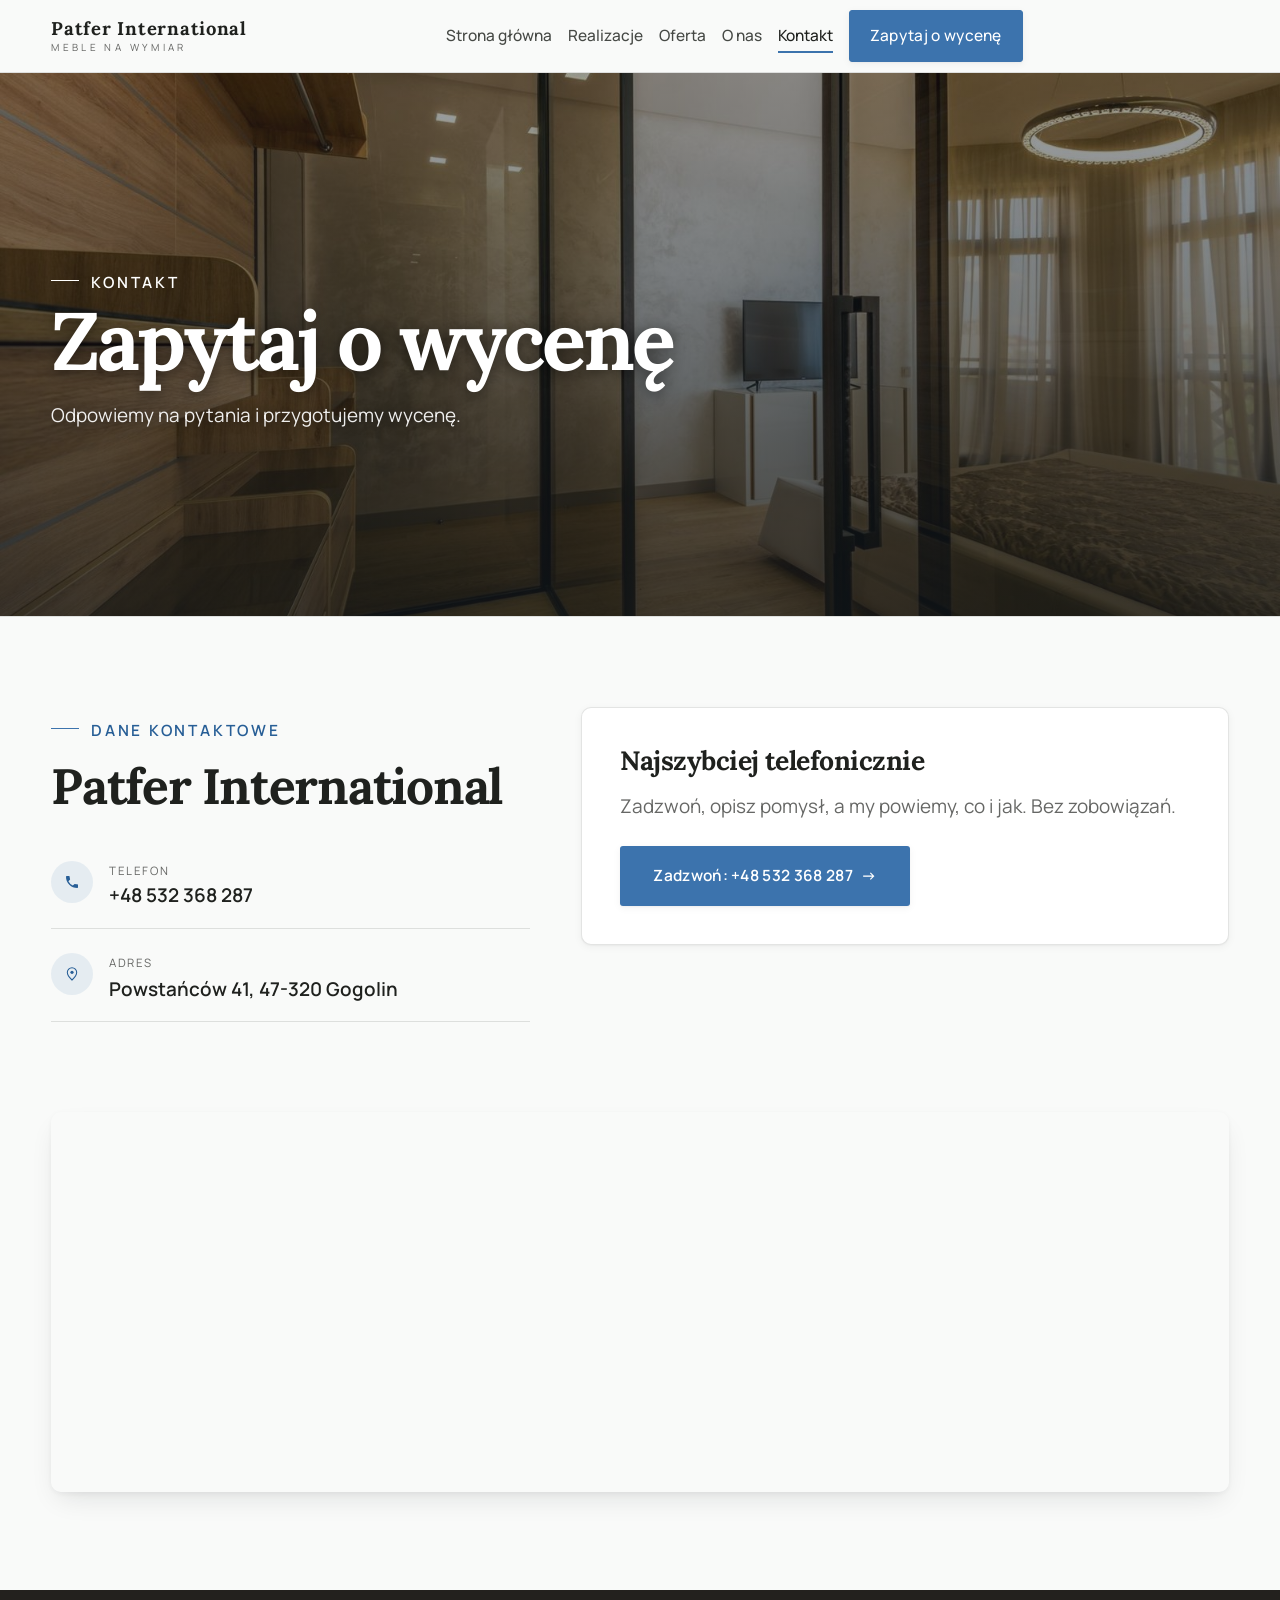
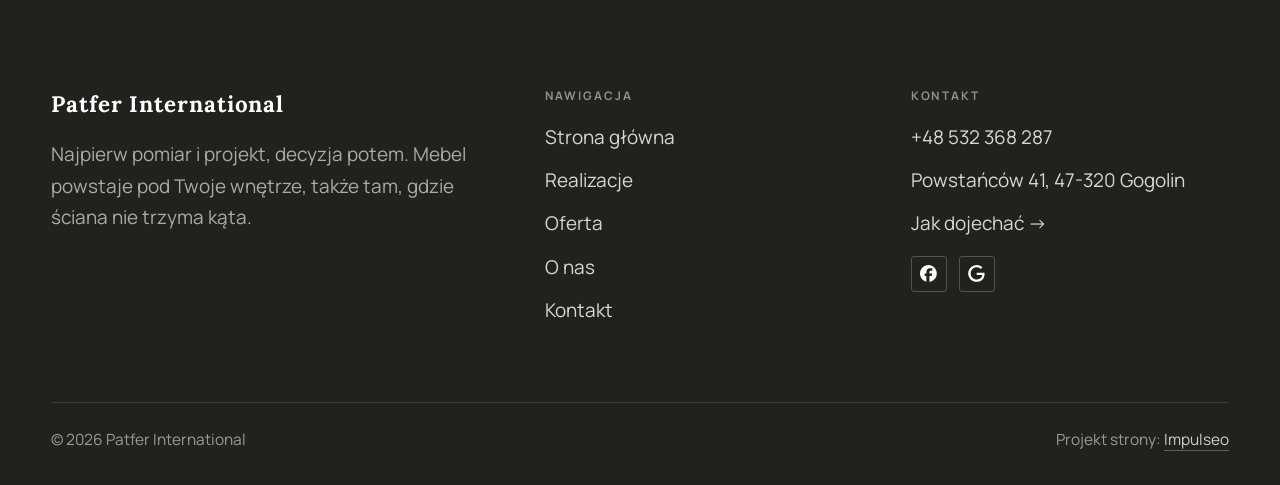
==== kontakt.html @ 22e104a2 "Strona demo: patfer-international-ferdinand-gabrisch" ====
<!DOCTYPE html>
<html lang="pl">
<head>
<meta charset="UTF-8">
<meta name="viewport" content="width=device-width, initial-scale=1.0">
<title>Kontakt - Patfer International</title>
<meta name="description" content="Kontakt Patfer International - Powstańców 41, 47-320 Gogolin">
<link rel="canonical" href="https://kris20032.github.io/patfer-international-ferdinand-gabrisch/kontakt.html">
<meta name="robots" content="noindex, nofollow">
<meta property="og:type" content="website">
<meta property="og:locale" content="pl_PL">
<meta property="og:site_name" content="Patfer International">
<meta property="og:title" content="Kontakt - Patfer International">
<meta property="og:description" content="Kontakt Patfer International - Powstańców 41, 47-320 Gogolin">
<meta property="og:url" content="https://kris20032.github.io/patfer-international-ferdinand-gabrisch/kontakt.html">
<meta property="og:image" content="https://kris20032.github.io/patfer-international-ferdinand-gabrisch/img/og.jpg">
<meta property="og:image:width" content="1200">
<meta property="og:image:height" content="630">
<meta name="twitter:card" content="summary_large_image">
<link rel="preconnect" href="https://fonts.googleapis.com">
<link rel="preconnect" href="https://fonts.gstatic.com" crossorigin>
<link href="https://fonts.googleapis.com/css2?family=Lora:wght@500;600;700&family=Manrope:wght@400;500;600&display=swap" rel="stylesheet">
<link rel="stylesheet" href="assets/styles.css?v=0adf2857">
</head>
<body>

<header class="nav">
  <div class="wrap nav-inner">
    <a class="brand" href="index.html"><span class="name">Patfer International</span><span class="sub">Meble na wymiar</span></a>
    <nav class="nav-links">
      <a href="index.html">Strona główna</a>
      <a href="realizacje.html">Realizacje</a>
      <a href="oferta.html">Oferta</a>
      <a href="o-nas.html">O nas</a>
      <a href="kontakt.html" class="active" aria-current="page">Kontakt</a>
      <a href="kontakt.html" class="btn btn-accent">Zapytaj o wycenę</a>
    </nav>
    <button class="nav-toggle" aria-label="Menu"><span></span><span></span><span></span></button>
  </div>
</header>

<main>
<section class="pagehead">
  <img src="img/g11.jpg" alt="Patfer International - Zapytaj o wycenę" width="1600" height="1068" decoding="async">
  <div class="wrap">
    <span class="eyebrow">Kontakt</span>
    <h1>Zapytaj o wycenę</h1>
    <p>Odpowiemy na pytania i przygotujemy wycenę.</p>
  </div>
</section>
<section>
  <div class="wrap contact-grid">
    <div class="reveal">
      <span class="eyebrow">Dane kontaktowe</span>
      <h2 style="margin:var(--space-4) 0 var(--space-6)">Patfer International</h2>
      <div class="info-list">
        <div class="info-row"><div class="ic"><svg class="ico-tel" width="16" height="16" viewBox="0 0 24 24" fill="none" aria-hidden="true"><path d="M6.6 10.8a15.5 15.5 0 0 0 6.6 6.6l2.2-2.2a1 1 0 0 1 1-.24 11.4 11.4 0 0 0 3.6.58 1 1 0 0 1 1 1V20a1 1 0 0 1-1 1A17 17 0 0 1 3 4a1 1 0 0 1 1-1h3.5a1 1 0 0 1 1 1c0 1.25.2 2.46.58 3.6a1 1 0 0 1-.25 1l-2.23 2.2Z" fill="currentColor"/></svg></div><div><div class="lbl">Telefon</div><a class="val" href="tel:+48532368287">+48 532 368 287</a></div></div>
        <div class="info-row"><div class="ic"><svg class="ico-pin" width="16" height="16" viewBox="0 0 24 24" fill="none" aria-hidden="true"><path d="M12 21s7-6.1 7-11.5A7 7 0 0 0 5 9.5C5 14.9 12 21 12 21Z" stroke="currentColor" stroke-width="1.6" fill="none"/><circle cx="12" cy="9.5" r="2.4" fill="currentColor"/></svg></div><div><div class="lbl">Adres</div><div class="val">Powstańców 41, 47-320 Gogolin</div></div></div>
      </div>
    </div>
    <div class="reveal">
      <div class="form">
        <h3 style="margin-bottom:var(--space-4)">Najszybciej telefonicznie</h3>
        <p class="muted" style="margin-bottom:var(--space-5)">Zadzwoń, opisz pomysł, a my powiemy, co i jak. Bez zobowiązań.</p>
        <a href="tel:+48532368287" class="btn btn-accent" style="justify-content:center">Zadzwoń: +48 532 368 287 <span class="arr">→</span></a>
      </div>
    </div>
  </div>
</section>
<section style="padding-top:0">
  <div class="wrap reveal">
    <iframe class="map" title="Patfer International - Gogolin" src="https://maps.google.com/maps?q=50.4972739%2C18.029226&z=15&output=embed" loading="lazy" referrerpolicy="no-referrer-when-downgrade"></iframe>
  </div>
</section>
</main>

<footer>
  <div class="wrap">
    <div class="foot-grid">
      <div class="foot-brand">
        <div class="name">Patfer International</div>
        <p>Najpierw pomiar i projekt, decyzja potem. Mebel powstaje pod Twoje wnętrze, także tam, gdzie ściana nie trzyma kąta.</p>
      </div>
      <div class="foot-col">
        <h4>Nawigacja</h4>
        <a href="index.html">Strona główna</a>
        <a href="realizacje.html">Realizacje</a>
        <a href="oferta.html">Oferta</a>
        <a href="o-nas.html">O nas</a>
        <a href="kontakt.html">Kontakt</a>
      </div>
      <div class="foot-col">
        <h4>Kontakt</h4>
        <a href="tel:+48532368287">+48 532 368 287</a>
        <p>Powstańców 41, 47-320 Gogolin</p>
        <a href="https://maps.google.com/?cid=12722104145994869682" target="_blank" rel="noopener">Jak dojechać →</a>
      <div class="foot-soc">
        <a class="soc" href="https://www.facebook.com/people/Patfer-International/100067556839545/" target="_blank" rel="noopener" aria-label="Facebook - Patfer International"><svg viewBox="0 0 24 24" aria-hidden="true" focusable="false"><path d="M9.101 23.691v-7.98H6.627v-3.667h2.474v-1.58c0-4.085 1.848-5.978 5.858-5.978.401 0 .955.042 1.468.103a8.68 8.68 0 0 1 1.141.195v3.325a8.623 8.623 0 0 0-.653-.036 26.805 26.805 0 0 0-.733-.009c-.707 0-1.259.096-1.675.309a1.686 1.686 0 0 0-.679.622c-.258.42-.374.995-.374 1.752v1.297h3.919l-.386 2.103-.287 1.564h-3.246v8.245C19.396 23.238 24 18.179 24 12.044c0-6.627-5.373-12-12-12s-12 5.373-12 12c0 5.628 3.874 10.35 9.101 11.647Z" fill="currentColor"/></svg></a>
        <a class="soc" href="https://maps.google.com/?cid=12722104145994869682" target="_blank" rel="noopener" aria-label="Google - Patfer International"><svg viewBox="0 0 24 24" aria-hidden="true" focusable="false"><path d="M12.48 10.92v3.28h7.84c-.24 1.84-.853 3.187-1.787 4.133-1.147 1.147-2.933 2.4-6.053 2.4-4.827 0-8.6-3.893-8.6-8.72s3.773-8.72 8.6-8.72c2.6 0 4.507 1.027 5.907 2.347l2.307-2.307C18.747 1.44 16.133 0 12.48 0 5.867 0 .307 5.387.307 12s5.56 12 12.173 12c3.573 0 6.267-1.173 8.373-3.36 2.16-2.16 2.84-5.213 2.84-7.667 0-.76-.053-1.467-.173-2.053H12.48z" fill="currentColor"/></svg></a>
      </div>
      </div>
    </div>
    <div class="foot-bot">
      <span>© 2026 Patfer International</span>
      <span>Projekt strony: <a class="foot-credit" href="https://impulseo.pl" target="_blank" rel="noopener">Impulseo</a></span>
    </div>
  </div>
</footer>
<div class="sticky-reserve"><a class="sr-book" href="kontakt.html">Zapytaj o wycenę</a><a class="sr-call" href="tel:+48532368287" aria-label="Zadzwoń"><svg class="ico-tel" width="16" height="16" viewBox="0 0 24 24" fill="none" aria-hidden="true"><path d="M6.6 10.8a15.5 15.5 0 0 0 6.6 6.6l2.2-2.2a1 1 0 0 1 1-.24 11.4 11.4 0 0 0 3.6.58 1 1 0 0 1 1 1V20a1 1 0 0 1-1 1A17 17 0 0 1 3 4a1 1 0 0 1 1-1h3.5a1 1 0 0 1 1 1c0 1.25.2 2.46.58 3.6a1 1 0 0 1-.25 1l-2.23 2.2Z" fill="currentColor"/></svg></a></div>
<div class="demo-wazne" data-do="2026-09-15" data-cykl="3" hidden><svg class="dw-ico" width="13" height="13" viewBox="0 0 24 24" fill="none" aria-hidden="true"><circle cx="12" cy="12" r="8.6" stroke="currentColor" stroke-width="1.8"/><path d="M12 7.2V12l3.3 2" stroke="currentColor" stroke-width="1.8" stroke-linecap="round"/></svg><span class="dw-txt"></span></div>

<script src="assets/main.js"></script>
</body>
</html>
---- assets/styles.css ----
/* ============================================================
   STOLBASZ — premium, architektoniczny B2B fit-out
   Jasna paleta, zero brązu. System wg premium-web-craft.
   Projekt strony: Impulseo (impulseo.pl)
   ============================================================ */

:root{
  /* PALETA — jasna, architektoniczna, chłodna */
  --paper:#F3F1EC;          /* główne tło */
  --paper-2:#E6E3DB;        /* sekcje alternatywne (chłodny jasny szary) */
  --paper-3:#E6E3DB;        /* delikatne wypełnienia */
  --ink:#23211E;            /* tekst główny — chłodny grafit */
  --ink-soft:#43403A;       /* nagłówki drugorzędne */
  --muted:#87837A;          /* tekst poboczny */
  --line:rgba(35,33,30,.12);/* hairline */
  --accent:#8A6B3C;         /* stonowany petrol-slate — jedyny akcent */
  --accent-d:#6E5430;
  --accent-soft:rgba(138,107,60,.10);
  --dark:#23211E;           /* sekcje ciemne (stopka/CTA) */

  /* HOVER ZDJĘĆ — JEDEN standard dla całego silnika (decyzja K. 04.08.2026, artefakt z wariantami).
     AKTUALNE (K.+Szymon 09.08.2026, wybór z artefaktu 6 wariantów): zoom 1.05 przy 1.4s -
     przy tak długim czasie mocniejszy kadr NIE skacze, tylko „oddycha". Poprzedni standard
     (1.02 / .55s z 04.08) odbierany jako dynamiczny i szybki.
     Spoczynek lekko przygaszony, ale TYLKO tam, gdzie jest mysz (@media hover:hover) —
     na telefonie zdjęcia zostają w pełnej jasności. */
  --img-zoom:1.05;                   /* K.+Szymon 09.08: wariant F z artefaktu porównawczego */
  --img-rest:brightness(.95) saturate(.99);
  --img-hot:brightness(1.06) saturate(1.05);
  --img-dur:1.4s;                    /* K.+Szymon 09.08 (wariant F): powoli = elegancko */
  --img-ease:cubic-bezier(.16,.84,.44,1);  /* miękki ogon, efekt „oddychania" */

  /* ODSTĘPY — skala 4/8 */
  --space-1:4px; --space-2:8px; --space-3:12px; --space-4:16px; --space-5:24px;
  --space-6:32px; --space-7:48px; --space-8:64px; --space-9:96px; --space-10:128px;

  /* TYPOGRAFIA — fluid clamp() (skala podbita 16.07.2026: większe, czytelniejsze litery — uwaga Adama) */
  --text-sm:clamp(.9rem,.87rem + .12vw,1rem);
  --text-base:clamp(1.08rem,1.04rem + .18vw,1.2rem);
  --text-lg:clamp(1.24rem,1.15rem + .34vw,1.44rem);
  --text-h3:clamp(1.34rem,1.22rem + .55vw,1.66rem);
  --text-h2:clamp(2.1rem,1.66rem + 2.1vw,3.1rem);
  --text-h1:clamp(2.9rem,2.1rem + 4vw,5.1rem);

  /* PROMIENIE — architektoniczne, raczej ostre */
  --r-sm:3px; --r-md:6px; --r-lg:10px;

  /* RUCH */
  --ease:cubic-bezier(.25,.46,.45,.94); --dur:.24s;

  /* CIENIE — miękkie, warstwowe */
  --sh-sm:0 1px 2px rgba(16,24,32,.04), 0 2px 8px rgba(16,24,32,.05);
  --sh-md:0 2px 6px rgba(16,24,32,.05), 0 12px 28px -8px rgba(16,24,32,.12);
  --sh-lg:0 6px 14px rgba(16,24,32,.07), 0 26px 56px -18px rgba(16,24,32,.22);

  --hairline:1px solid var(--line);

  --font-display:'Lora',serif;
  --font-body:'Manrope',sans-serif;
}

*{box-sizing:border-box;margin:0;padding:0}
html{scroll-behavior:smooth}
body{
  font-family:var(--font-body);
  font-size:var(--text-base);
  line-height:1.65;
  color:var(--ink);
  background:var(--paper);
  -webkit-font-smoothing:antialiased;
  text-rendering:optimizeLegibility;
}
img{max-width:100%;height:auto;display:block}  /* height:auto = width/height z atrybutów trzyma proporcje (TOP#12) */
a{color:inherit;text-decoration:none}

.wrap{width:min(92%,1180px);margin-inline:auto}
section{padding-block:clamp(52px,6.5vw,96px)}

h1,h2,h3{font-family:var(--font-display);font-weight:700;line-height:1.08;letter-spacing:-.02em;color:var(--ink)}
h1{font-size:var(--text-h1);letter-spacing:-.035em}
h2{font-size:var(--text-h2);letter-spacing:-.025em}
h3{font-size:var(--text-h3)}
/* MIARA — długość wiersza. WCAG 2.2 SC 1.4.8: max 80 znaków; Butterick: 45–90.
   68ch daje realnie 72–78 znaków polskiego tekstu, czyli z zapasem pod granicą.
   Wcześniej limit miał TYLKO <p> — <li>, <blockquote> i <dd> nie miały żadnego,
   i to jedyny powód, dla którego 23 bloki na dwóch oddanych stronach jadą po
   83–106 znaków w wierszu (pomiar 07.08.2026, bramka `miara`).
   ⚠️ Listy i definicje ograniczamy TYLKO bez klasy: `ul`/`ol` z klasą to u nas
   układ (siatki kafli, menu), a nie tekst ciągły — tam miarę wyznacza układ. */
/* 60ch, nie 68ch (K. 10.08): po zmianie fontów na węższe kroje (DM Sans i spółka)
   w 68ch mieściło się ~90 znaków - bramka pikselowa słusznie zgłaszała przekroczenie
   granicy 80. Pomiar na żywej przeglądarce: 60ch = 90 znaków, 53ch = ~78 znaków, czyli normę WCAG 1.4.8. */
:root{ --miara:53ch }
p{max-width:min(100%,var(--miara))}
blockquote,
ul:not([class])>li, ol:not([class])>li,
dl:not([class])>dd{max-width:min(100%,var(--miara))}

/* ⚠️ Świadomie BEZ wyjątku `.tile p,.card p,.svc p{max-width:none}`, choć nasuwa się sam:
   te akapity BYŁY już ograniczone (stare `p{max-width:65ch}`), więc „wyjątek" nie odblokowałby
   niczego nowego — tylko ROZLUŹNIŁ stan sprzed zmiany na wszystkich demach naraz.
   `figcaption` żadna z reguł wyżej nie dotyczy, więc też nie potrzebuje zwolnienia. */

/* ŁAMANIE. `balance` wyrównuje długości wierszy w nagłówku, `pretty` pilnuje ostatniego
   wiersza akapitu, żeby nie został w nim jeden wyraz. Obsługiwane od Chrome 117 /
   Safari 17.5; starsze przeglądarki po prostu ignorują tę własność.
   `text-wrap:pretty` nie występowało dotąd ANI RAZ w silniku ani w repo klientów. */
h1,h2,h3,.lead,.lede{text-wrap:balance}
p,li,blockquote,dd{text-wrap:pretty}

.eyebrow{
  font-family:var(--font-body);
  font-size:var(--text-sm);
  font-weight:600;
  letter-spacing:.18em;
  text-transform:uppercase;
  color:var(--accent);
  display:inline-flex;align-items:center;gap:var(--space-3);
}
/* flex:none + margin-top = kreska trzyma się PIERWSZEJ linii. Wcześniej align-items:center
   centrowało ją względem całego bloku i przy zawinięciu (długi kicker typu
   „…WNĘTRZ · LESZNO · OD 2019") druga linia lądowała z brzydkim wcięciem. */
.eyebrow{align-items:flex-start}
.eyebrow>*,.eyebrow{text-wrap:balance}   /* dlugi kicker lamal sie na sierote typu samo „2019" w drugiej linii */
.eyebrow::before{content:"";width:28px;height:1px;background:var(--accent);display:inline-block;flex:none;margin-top:.62em}

.muted{color:var(--muted)}
.lead{font-size:var(--text-lg);line-height:1.55;color:var(--ink-soft);max-width:50ch}

/* ---------- BUTTONS ---------- */
.btn{
  display:inline-flex;align-items:center;gap:var(--space-2);
  font-weight:600;font-size:var(--text-sm);letter-spacing:.02em;
  padding:var(--space-4) var(--space-6);
  border-radius:var(--r-sm);
  transition:transform var(--dur) var(--ease),box-shadow var(--dur) var(--ease),background var(--dur) var(--ease);
  cursor:pointer;border:1px solid transparent;
}
.btn-accent{background:var(--accent);color:#fff;box-shadow:var(--sh-sm)}
.btn-accent:hover{background:var(--accent-d);transform:translateY(-2px);box-shadow:var(--sh-md)}
.btn-accent:active{transform:translateY(0);box-shadow:var(--sh-sm)}
.btn-ghost{background:transparent;color:var(--ink);border-color:var(--line)}
.btn-ghost:hover{border-color:var(--accent);color:var(--accent);transform:translateY(-2px)}
.btn-light{background:#fff;color:var(--ink);box-shadow:var(--sh-sm)}
.btn-light:hover{transform:translateY(-2px);box-shadow:var(--sh-md)}
.btn .arr{transition:transform var(--dur) var(--ease)}
.btn:hover .arr{transform:translateX(4px)}

/* ---------- NAV ---------- */
.nav{
  position:sticky;top:0;z-index:50;
  background:color-mix(in srgb,var(--paper) 88%,transparent);
  backdrop-filter:saturate(140%) blur(10px);
  border-bottom:var(--hairline);
}
.nav-inner{display:flex;align-items:center;justify-content:space-between;gap:var(--space-5);height:72px}
/* ANTY-NACHODZENIE (K. 05.08.2026): długa nazwa firmy + przycisk z pełnym numerem nie mieściły się w pasku
   i flex ściskał linki PONIŻEJ ich treści - "Kontakt" wchodził na ramkę "Zadzwoń +48 ...". Teraz ustępuje
   nazwa marki (skrót wielokropkiem), a menu i przycisk nigdy się nie kurczą ani nie zachodzą na siebie. */
.brand{display:flex;flex-direction:column;line-height:1;min-width:0;flex:0 1 auto}
.brand .name{font-family:var(--font-display);font-weight:800;font-size:1.35rem;letter-spacing:.04em;white-space:nowrap;overflow:hidden;text-overflow:ellipsis}
.brand .sub{font-size:.62rem;letter-spacing:.34em;text-transform:uppercase;color:var(--muted);margin-top:5px;white-space:nowrap;overflow:hidden;text-overflow:ellipsis}
.nav-links{display:flex;align-items:center;gap:var(--space-6);flex:0 0 auto}
.nav-links a{font-size:var(--text-sm);font-weight:500;color:var(--ink-soft);position:relative;padding-block:4px;white-space:nowrap;transition:color var(--dur) var(--ease)}
.nav-links a::after{content:"";position:absolute;left:0;bottom:0;width:0;height:1.5px;background:var(--accent);transition:width var(--dur) var(--ease)}
.nav-links a:hover,.nav-links a.active{color:var(--ink)}
.nav-links a:hover::after,.nav-links a.active::after{width:100%}
.nav-links .btn{padding:var(--space-2) var(--space-5)}
/* przyciski w nav: właściwy kolor (przebij .nav-links a) + bez podkreślenia */
.nav-links a.btn-accent{color:#fff}
.nav-links a.btn-ghost,.nav-links a.btn-light{color:var(--ink)}
/* CTA w pasku: NIE podkreślenie spod linków menu, ale ten sam przelatujący błysk,
   co na wszystkich innych przyciskach (zgłoszenie K. 13.08.2026 - „na hero jest efekt
   światła przechodzącego przez przycisk, na navbarze go nie ma, a mają być identyczne").
   Reguła `.nav-links a::after` jest silniejsza od `.btn::after`, więc trzeba jej
   geometrię wyzerować i wpisać połysk z nazwy - samo `display:none` gasiło efekt. */
.nav-links a.btn::after{
  display:block;content:"";position:absolute;inset:0;z-index:-1;pointer-events:none;
  width:auto;height:auto;border-radius:inherit;   /* kasuje geometrię podkreślenia (width:0;height:1.5px) */
  background:linear-gradient(100deg,transparent 32%,rgba(255,255,255,.20) 50%,transparent 68%);
  translate:-120% 0}
@media (prefers-reduced-motion:no-preference){
  .nav-links a.btn:hover::after{translate:120% 0;transition:translate .75s var(--mt-ease,cubic-bezier(.16,.84,.44,1))}
}
.nav-toggle{display:none;background:none;border:none;cursor:pointer;flex-direction:column;gap:5px;padding:8px}
.nav-toggle span{width:24px;height:2px;background:var(--ink);transition:var(--dur)}
/* Ciasny zakres MIĘDZY menu mobilnym a pełnym pulpitem: zbijamy odstępy i nazwę marki,
   żeby wszystko zmieściło się naturalnie, zanim w ogóle dojdzie do skracania wielokropkiem. */
@media(max-width:1280px) and (min-width:921px){
  .nav-links{gap:var(--space-4)}
  .nav-links .btn{padding:var(--space-2) var(--space-4)}
  .brand .name{font-size:1.15rem}
}

/* ---------- HERO (split) ---------- */
.hero{position:relative;overflow:hidden;border-bottom:var(--hairline)}
.hero-grid{display:grid;grid-template-columns:1.05fr .95fr;gap:clamp(24px,4vw,60px);align-items:center;
  padding-block:clamp(36px,4.5vw,64px)}
.hero-copy .eyebrow{margin-bottom:var(--space-5)}
.hero-copy h1{margin-bottom:var(--space-5)}
.hero-copy .lead{margin-bottom:var(--space-7)}
.hero-actions{display:flex;flex-wrap:wrap;gap:var(--space-4)}
.hero-art{position:relative;aspect-ratio:4/3;border-radius:var(--r-lg);overflow:hidden;box-shadow:var(--sh-lg)}
.hero-art img{width:100%;height:100%;object-fit:cover}
.hero-art::after{content:"";position:absolute;inset:0;background:linear-gradient(180deg,transparent 55%,rgba(18,24,28,.28))}
.hero-badge{position:absolute;left:var(--space-5);bottom:var(--space-5);z-index:2;
  background:rgba(252,252,251,.94);backdrop-filter:blur(4px);
  border-radius:var(--r-md);padding:var(--space-4) var(--space-5);box-shadow:var(--sh-md);max-width:78%}
.hero-badge strong{display:block;font-family:var(--font-display);font-size:1rem;letter-spacing:-.01em}
.hero-badge span{font-size:var(--text-sm);color:var(--muted)}

/* ---------- HERO duży / kinowy (strona główna) ---------- */
.hero-cine{position:relative;min-height:clamp(560px,82vh,840px);min-height:clamp(560px,82svh,840px);display:flex;align-items:center;overflow:hidden;border-bottom:var(--hairline)}
.hero-cine>img{position:absolute;inset:0;width:100%;height:100%;object-fit:cover;z-index:0}
.hero-cine::after{content:"";position:absolute;inset:0;z-index:1;
  background:linear-gradient(95deg,rgba(13,18,23,.86) 0%,rgba(13,18,23,.64) 32%,rgba(13,18,23,.24) 62%,rgba(13,18,23,.04) 100%)}
.hero-cine .wrap{position:relative;z-index:2;padding-block:var(--space-8)}
.hero-cine .hero-copy{max-width:660px}
.hero-cine .eyebrow{color:#fff;margin-bottom:var(--space-5)}
.hero-cine .eyebrow::before{background:#fff}
.hero-cine h1{color:#fff;margin-bottom:var(--space-5);font-size:clamp(2.9rem,2rem + 4.4vw,5.2rem);text-wrap:balance}
.hero-cine .lead{color:rgba(255,255,255,.92);max-width:48ch;margin-bottom:var(--space-7)}
.hero-cine .hero-actions{display:flex;flex-wrap:wrap;gap:var(--space-4)}
/* NISKIE OKNO (laptop z dokiem i paskami przeglądarki ma ~700-780 px wysokości widoku):
   H1 do 5.2rem + długi lead nie mieściły się i przyciski wypadały POD krawędź ekranu -
   klient widział stronę bez ani jednego CTA. Skalujemy w dół, zamiast przycinać treść. */
@media(min-width:821px) and (max-height:820px){
  .hero-cine{min-height:clamp(520px,94svh,780px)}
  .hero-cine .wrap{padding-block:var(--space-6)}
  .hero-cine h1{font-size:clamp(2.2rem,1.5rem + 2.6vw,3.6rem);margin-bottom:var(--space-4)}
  .hero-cine .eyebrow{margin-bottom:var(--space-4)}
  .hero-cine .lead{margin-bottom:var(--space-5);max-width:44ch}
}
@media(max-width:680px){
  .hero-cine{min-height:clamp(520px,76vh,640px);min-height:clamp(520px,76svh,640px);align-items:flex-end}
  .hero-cine::after{background:linear-gradient(0deg,rgba(13,18,23,.9) 6%,rgba(13,18,23,.45) 55%,rgba(13,18,23,.25) 100%)}
  .hero-cine .wrap{padding-bottom:var(--space-9)}
  /* TELEFON (~90% oglądających): lead potrafił zająć 8 linii i zepchnąć CTA poza pierwszy ekran.
     Zwężamy interlinię i skalę - treści nie ucinamy, bo to ona sprzedaje. */
  .hero-cine .lead{font-size:.98rem;line-height:1.5;margin-bottom:var(--space-5)}
  .hero-cine .eyebrow{font-size:.72rem;letter-spacing:.13em;margin-bottom:var(--space-4)}
  .hero-cine .eyebrow::before{width:20px}
  .hero-cine h1{margin-bottom:var(--space-4)}
}

/* full-bleed hero variant (podstrony) */
.pagehead{position:relative;min-height:46vh;min-height:46svh;display:flex;align-items:flex-end;overflow:hidden;border-bottom:var(--hairline)}
.pagehead img{position:absolute;inset:0;width:100%;height:100%;object-fit:cover}
/* 10.08.2026 (decyzja K.): mocniejsze przyciemnienie + cień pod tekstem. Bramka mierzyła na
   nagłówkach podstron 3,38-3,43:1 przy wymaganych 4,5 — jasne zdjęcie (hala, śnieg, niebo)
   podchodziło pod biały tekst. Zdjęcia klientów są różne, więc kontrast musi dawać WARSTWA,
   a nie szczęśliwy dobór kadru. */
.pagehead::after{content:"";position:absolute;inset:0;background:linear-gradient(180deg,rgba(18,24,28,.40),rgba(18,24,28,.76))}
.pagehead .wrap{position:relative;z-index:2;padding-block:var(--space-9);color:#fff}
.pagehead h1{color:#fff;max-width:18ch;text-shadow:0 2px 16px rgba(0,0,0,.55)}
.pagehead .eyebrow{color:#fff}
.pagehead .eyebrow::before{background:#fff}
.pagehead p{color:rgba(255,255,255,.92);margin-top:var(--space-4);max-width:54ch;text-shadow:0 1px 12px rgba(0,0,0,.5)}

/* ---------- STRIP (pasek skrótów / liczby) ---------- */
.strip{background:var(--dark);color:#fff}
/* PASEK HASEŁ — standard 04.08.2026 (decyzja K.): 5 haseł w JEDNYM rzędzie, tekst WYŚRODKOWANY,
   węższe marginesy boczne niż reszta strony (pasek ma iść szerzej), równe wysokości kolumn. */
.strip .wrap{width:min(96%,1440px);display:grid;grid-template-columns:repeat(5,1fr);
  gap:var(--space-5);padding-block:var(--space-7);align-items:stretch}
.strip .item .k{font-family:var(--font-display);font-size:clamp(1.05rem,.82rem + .85vw,1.55rem);
  font-weight:800;letter-spacing:-.02em;color:#fff;line-height:1.18;text-wrap:balance}
.strip .item .v{font-size:var(--text-sm);color:rgba(255,255,255,.66);margin-top:var(--space-2);line-height:1.4}
.strip .item{border-left:2px solid var(--accent);padding-inline:var(--space-4);
  text-align:center;display:flex;flex-direction:column;justify-content:center}
/* liczba kolumn = liczba haseł, żeby ostatnie nie zostawało samo w drugim rzędzie.
   Klasę n-N nadaje multipage.py; domyślnie (bez klasy) pasek jest 5-kolumnowy. */
.strip.n-2 .wrap{grid-template-columns:repeat(2,1fr)}
.strip.n-3 .wrap{grid-template-columns:repeat(3,1fr)}
.strip.n-4 .wrap{grid-template-columns:repeat(4,1fr);gap:var(--space-6)}
.strip.n-4 .item .k{font-size:clamp(1.3rem,1rem + 1.1vw,2rem)}
.strip.n-6 .wrap{grid-template-columns:repeat(6,1fr);gap:var(--space-4)}
.strip.n-6 .item .k{font-size:clamp(.98rem,.8rem + .7vw,1.35rem)}
/* równe łamanie: zamiast "długa linia + jedno słowo" obie linie zbliżonej długości */
.strip .item .k{text-wrap:balance}

/* ---------- SECTION HEAD ---------- */
.head{max-width:48rem;margin-bottom:var(--space-8)}
.head.center{margin-inline:auto;text-align:center}
.head .eyebrow{margin-bottom:var(--space-4)}
.head h2{margin-bottom:var(--space-4)}
.head p{color:var(--muted);font-size:var(--text-lg);line-height:1.55}
.head.center p{margin-inline:auto}

/* ---------- INTRO SPLIT ---------- */
.split{display:grid;grid-template-columns:.92fr 1.08fr;gap:clamp(28px,5vw,80px);align-items:center}
.split.rev{grid-template-columns:1.08fr .92fr}
.split.rev .split-art{order:-1}
.split-art{position:relative;aspect-ratio:5/4;border-radius:var(--r-lg);overflow:hidden;box-shadow:var(--sh-lg)}
.split-art img{width:100%;height:100%;object-fit:cover}
.split-copy h2{margin-bottom:var(--space-5)}
.split-copy p+p{margin-top:var(--space-4)}
.split-copy .btn{margin-top:var(--space-6)}

/* ---------- SERVICES (zakres) ---------- */
.svc-grid{display:grid;grid-template-columns:repeat(auto-fit,minmax(280px,1fr));gap:var(--space-5)}
.svc{background:#fff;border:var(--hairline);border-radius:var(--r-md);padding:var(--space-7) var(--space-6);
  transition:transform var(--dur) var(--ease),box-shadow var(--dur) var(--ease),border-color var(--dur) var(--ease);
  position:relative;overflow:hidden}
.svc::before{content:"";position:absolute;left:0;top:0;width:3px;height:0;background:var(--accent);transition:height var(--dur) var(--ease)}
.svc:hover{transform:translateY(-4px);box-shadow:var(--sh-md);border-color:transparent}
.svc:hover::before{height:100%}
.svc .ic{font-family:var(--font-display);font-size:.8rem;font-weight:700;letter-spacing:.12em;color:var(--accent);margin-bottom:var(--space-4)}
.svc h3{margin-bottom:var(--space-3);font-size:1.22rem}
.svc p{color:var(--muted);font-size:var(--text-base);line-height:1.6}

/* big detailed service rows */
.svc-row{display:grid;grid-template-columns:.8fr 1.2fr;gap:clamp(20px,4vw,60px);align-items:center;padding-block:var(--space-8)}
.svc-row+.svc-row{border-top:var(--hairline)}
.svc-row.rev{grid-template-columns:1.2fr .8fr}
/* Naprzemienny układ wierszy oferty: co drugi wiersz ma zdjęcie po PRAWEJ.
   Było `order:-1` — martwy kod, bo zdjęcie i tak jest pierwszym dzieckiem w HTML,
   więc wszystkie wiersze wyglądały identycznie (zdjęcie zawsze z lewej), a `rev`
   zmieniało tylko szerokość kolumn. Znalezione 29.07.2026 przy różnicowaniu kierunków
   animacji (pomiar pozycji: art.mid 390/502 przy row.mid 756 — zawsze lewa strona). */
.svc-row.rev .svc-row-art{order:2}
.svc-row-art{aspect-ratio:4/3;border-radius:var(--r-md);overflow:hidden;box-shadow:var(--sh-md)}
.svc-row-art img{width:100%;height:100%;object-fit:cover}
.svc-row h3{font-size:1.5rem;margin-bottom:var(--space-4)}
.svc-row .num{font-family:var(--font-display);font-size:.85rem;font-weight:700;letter-spacing:.14em;color:var(--accent);display:block;margin-bottom:var(--space-3)}
.svc-row ul{list-style:none;margin-top:var(--space-4);display:flex;flex-direction:column;gap:var(--space-2)}
.svc-row li{position:relative;padding-left:var(--space-5);color:var(--muted);font-size:var(--text-base)}
.svc-row li::before{content:"";position:absolute;left:0;top:.62em;width:8px;height:1px;background:var(--accent)}

/* ---------- GALLERY (realizacje) ---------- */
.gallery{display:grid;grid-template-columns:repeat(12,1fr);gap:var(--space-4);grid-auto-rows:200px}
/* GALERIA MASONRY — pionowe zdjęcia (portrety beauty/wellness) bez przycinania: kolumny, height auto */
.gallery-masonry{column-count:3;column-gap:var(--space-4)}
@media(max-width:900px){.gallery-masonry{column-count:2}}
@media(max-width:560px){.gallery-masonry{column-count:1}}
.gallery-masonry .m-tile{break-inside:avoid;margin:0 0 var(--space-4);padding:0;position:relative;overflow:hidden;border-radius:var(--r-md);border:1px solid var(--line)}
.gallery-masonry .m-tile img{width:100%;height:auto;display:block}
.gallery-masonry .m-tile .cap{position:absolute;left:0;right:0;bottom:0;padding:var(--space-4);color:#fff;background:linear-gradient(0deg,rgba(0,0,0,.55),transparent);font-size:var(--text-sm)}
.gallery-masonry .m-tile .cap small{display:block;font-weight:400;opacity:.78;letter-spacing:.04em;text-transform:uppercase;font-size:.66rem;margin-top:3px}
.tile{position:relative;overflow:hidden;border-radius:var(--r-md);box-shadow:var(--sh-sm);
  transition:transform var(--dur) var(--ease),box-shadow var(--dur) var(--ease)}
.tile img{width:100%;height:100%;object-fit:cover;
  transition:transform var(--img-dur) var(--img-ease),filter var(--img-dur) var(--img-ease)}
.tile:hover{box-shadow:var(--sh-md)}
.tile .cap{position:absolute;left:0;right:0;bottom:0;padding:var(--space-5) var(--space-4) var(--space-4);
  /* mocniejszy spad + cien pod tekstem: na JASNYCH zdjeciach klienta (biale fronty, sciany)
     slaby gradient dawal kontrast ~1.5:1 zamiast wymaganych 3.6:1 (bramka wygladu, 10.08.2026) */
  background:linear-gradient(transparent 10%,rgba(18,24,28,.55) 40%,rgba(18,24,28,.88) 68%,rgba(18,24,28,.99));color:#fff;
  text-shadow:0 1px 2px rgba(0,0,0,.85),0 2px 10px rgba(0,0,0,.55);
  font-size:var(--text-sm);font-weight:600;letter-spacing:.01em;
  opacity:0;transform:translateY(8px);transition:var(--dur) var(--ease)}
.tile:hover .cap{opacity:1;transform:translateY(0)}
.tile .cap small{display:block;font-weight:400;opacity:.78;letter-spacing:.04em;text-transform:uppercase;font-size:.66rem;margin-top:3px}
/* bento spans */
.t-wide{grid-column:span 6}
.t-tall{grid-column:span 6;grid-row:span 2}
.t-std{grid-column:span 6}
.t-third{grid-column:span 4}
.t-two3{grid-column:span 8}

/* ---------- TRUST / WIARYGODNOŚĆ ---------- */
.trust{background:var(--paper-2)}
.trust-grid{display:grid;grid-template-columns:repeat(auto-fit,minmax(240px,1fr));gap:var(--space-5);margin-top:var(--space-7)}
.trust-card{background:#fff;border-radius:var(--r-md);padding:var(--space-7) var(--space-6);box-shadow:var(--sh-sm);border-top:3px solid var(--accent)}
.trust-card .big{font-family:var(--font-display);font-size:clamp(1.8rem,1.3rem + 1.6vw,2.6rem);font-weight:800;letter-spacing:-.02em;color:var(--ink);line-height:1}
.trust-card h3{font-size:1.12rem;margin:var(--space-3) 0 var(--space-2)}
.trust-card p{color:var(--muted);font-size:var(--text-base);line-height:1.55}

/* ---------- CTA band ---------- */
.cta{background:var(--dark);color:#fff;position:relative;overflow:hidden}
/* telefon w CTA: na ciemnym tle biały (domyślnie), rodziny z JASNYM tłem CTA
   nadpisują to u siebie - wcześniej kolor siedział w stylu inline i wygrywał z rodziną. */
.cta .btn-ghost-cta{color:#fff;border-color:rgba(255,255,255,.3)}
.cta .wrap{display:grid;grid-template-columns:1.4fr .6fr;gap:var(--space-7);align-items:center;position:relative;z-index:2}
.cta h2{color:#fff;max-width:20ch}
.cta p{color:rgba(255,255,255,.74);margin-top:var(--space-4)}
.cta-actions{display:flex;flex-direction:column;gap:var(--space-3);align-items:flex-start}
.cta::before{content:"";position:absolute;right:-80px;top:-80px;width:360px;height:360px;border-radius:50%;
  background:radial-gradient(circle,var(--accent-soft),transparent 70%)}

/* ---------- CONTACT ---------- */
.contact-grid{display:grid;grid-template-columns:.85fr 1.15fr;gap:clamp(28px,4vw,56px);align-items:start}
.info-list{display:flex;flex-direction:column;gap:var(--space-2)}
.info-row{display:flex;gap:var(--space-4);align-items:flex-start;padding-block:var(--space-4);border-bottom:var(--hairline)}
.info-row .ic{flex:none;width:42px;height:42px;display:grid;place-items:center;border-radius:50%;
  background:var(--accent-soft);color:var(--accent);font-size:1.05rem}
.info-row .lbl{font-size:.72rem;letter-spacing:.14em;text-transform:uppercase;color:var(--muted)}
.info-row .val{font-weight:600;font-size:var(--text-base);margin-top:2px}
.info-row a.val:hover{color:var(--accent)}
.map{border:none;border-radius:var(--r-lg);box-shadow:var(--sh-md);width:100%;height:100%;min-height:380px;filter:grayscale(.2) contrast(1.02)}
.form{background:#fff;border:var(--hairline);border-radius:var(--r-lg);padding:clamp(24px,3vw,40px);box-shadow:var(--sh-sm)}
.form .fld{margin-bottom:var(--space-5)}
.form label{display:block;font-size:var(--text-sm);font-weight:600;margin-bottom:var(--space-2)}
.form input,.form textarea{width:100%;font-family:inherit;font-size:var(--text-base);color:var(--ink);
  padding:var(--space-4);border:var(--hairline);border-radius:var(--r-sm);background:var(--paper);transition:border-color var(--dur)}
.form input:focus,.form textarea:focus{outline:none;border-color:var(--accent);background:#fff}
.form textarea{resize:vertical;min-height:120px}
.form .note{font-size:var(--text-sm);color:var(--muted);margin-top:var(--space-3)}

/* ---------- FOOTER ---------- */
footer{background:var(--dark);color:#fff;padding-block:var(--space-9) var(--space-6)}
.foot-grid{display:grid;grid-template-columns:1.4fr 1fr 1fr;gap:var(--space-7);margin-bottom:var(--space-8)}
.foot-brand .name{font-family:var(--font-display);font-weight:800;font-size:1.4rem;letter-spacing:.04em}
.foot-brand p{color:rgba(255,255,255,.62);margin-top:var(--space-4);font-size:var(--text-base);max-width:38ch}
.foot-col h4{font-size:.74rem;letter-spacing:.16em;text-transform:uppercase;color:rgba(255,255,255,.5);margin-bottom:var(--space-4)}
.foot-col a,.foot-col p{display:block;color:rgba(255,255,255,.82);font-size:var(--text-base);margin-bottom:var(--space-3)}
.foot-col a:hover{color:#fff}
.foot-bot{border-top:1px solid rgba(255,255,255,.12);padding-top:var(--space-5);display:flex;justify-content:space-between;flex-wrap:wrap;gap:var(--space-3);
  font-size:var(--text-sm);color:rgba(255,255,255,.55)}
.foot-bot a:hover{color:#fff}
/* Podpis w stopce = klikalny link do impulseo.pl (31.07.2026). Ma być WIDOCZNIE klikalny,
   ale nie krzyczeć - stąd sam kolor jaśniejszy + delikatne podkreślenie na najeździe. */
.foot-bot a.foot-credit{color:rgba(255,255,255,.78);text-decoration:none;border-bottom:1px solid rgba(255,255,255,.28)}
.foot-bot a.foot-credit:hover{color:#fff;border-bottom-color:#fff}

/* ---------- REVEAL ---------- */
.reveal{opacity:0;transform:translateY(22px);transition:opacity .6s var(--ease),transform .6s var(--ease)}
.reveal.in{opacity:1;transform:none}

/* ---------- RESPONSIVE ---------- */
@media(max-width:920px){
  .hero-grid,.split,.split.rev,.svc-row,.svc-row.rev,.cta .wrap,.contact-grid,.foot-grid{grid-template-columns:1fr}
  .split.rev .split-art,.svc-row.rev .svc-row-art{order:0}
  .hero-art{aspect-ratio:16/10;max-height:420px}
  .strip .wrap,.strip.n-2 .wrap,.strip.n-3 .wrap,.strip.n-4 .wrap,.strip.n-6 .wrap{grid-template-columns:repeat(2,1fr);gap:var(--space-6)}
  .strip .item .k,.strip.n-6 .item .k{font-size:clamp(1.3rem,1.1rem + 1vw,2rem)}
  .gallery{grid-auto-rows:180px}
  .t-wide,.t-tall,.t-std,.t-third,.t-two3{grid-column:span 6}
  .t-tall{grid-row:span 1}
  .cta-actions{flex-direction:row;flex-wrap:wrap}
  .foot-grid{gap:var(--space-6)}
}
@media(max-width:680px){
  .nav-links{position:fixed;inset:72px 0 auto 0;background:var(--paper);flex-direction:column;align-items:stretch;
    gap:0;padding:var(--space-4) 6%;border-bottom:var(--hairline);box-shadow:var(--sh-md);
    transform:translateY(-120%);transition:transform var(--dur) var(--ease)}
  .nav-links.open{transform:translateY(0)}
  .nav-links a{padding-block:var(--space-4);border-bottom:var(--hairline)}
  .nav-links .btn{margin-top:var(--space-3);justify-content:center}
  .nav-toggle{display:flex}
  .strip .wrap,.strip.n-2 .wrap,.strip.n-3 .wrap,.strip.n-4 .wrap,.strip.n-6 .wrap{grid-template-columns:1fr}
  .gallery{grid-template-columns:repeat(6,1fr)}
  .foot-grid{grid-template-columns:1fr}
}
@media(prefers-reduced-motion:reduce){
  /* audyt 09.08 TOP#14: samo skrócenie duration przy animacji INFINITE = stroboskop
     (pętla .01ms miga ekranem); iteration-count:1 gasi pętlę naprawdę. Pseudoelementy
     też - tła hero (gastro/studio) animują ::before/img, blanket na * ich nie łapał. */
  *,*::before,*::after{animation-duration:.01ms!important;animation-iteration-count:1!important;animation-delay:0s!important;transition:none!important}
  .reveal{opacity:1!important;transform:none!important}
  html{scroll-behavior:auto}
}

/* ============================================================
   PREMIUM LAYER — destylat deep-researchu branż (anty-AI, spokój).
   Zmienne STOLBASZ (--accent/--ink/--paper/--line/--dark). Ruch ledwo
   zauważalny, krzywa cubic-bezier(.16,.84,.44,1); prefers-reduced-motion
   pokryte blanketem wyżej. Karty hairline zamiast cieni = #1 sygnał „nie-AI".
   ============================================================ */

/* więcej oddechu między sekcjami (liderzy: 110-130px) */
section{padding-block:clamp(64px,8vw,128px)}

/* 1) Aksamitny reveal — dłuższa, miękka krzywa zamiast „skoku" */
.reveal{transition:opacity .9s cubic-bezier(.16,.84,.44,1),transform .9s cubic-bezier(.16,.84,.44,1);will-change:opacity,transform}
/* stagger TYLKO w galerii (tam pozycja = porządek dzieci) */
.gallery .reveal:nth-child(2){transition-delay:.07s}
.gallery .reveal:nth-child(3){transition-delay:.14s}
.gallery .reveal:nth-child(4){transition-delay:.21s}
.gallery .reveal:nth-child(5){transition-delay:.28s}
.gallery .reveal:nth-child(6){transition-delay:.35s}

/* 2) Hero STATYCZNY na .hero-cine — Ken Burns CAŁKIEM WYŁĄCZONY 26.06 (3. zgłoszenie Szymona).
   GENEZA: animowanie scale na <img> hero z teksturami (cegły/framugi) re-samplinguje obraz
   klatka po klatce → na części ekranów drobne drganie/shimmer = „heroshot się trzęsie".
   translateY usunięto wcześniej, scale-only + will-change/GPU NIE wystarczyły do GWARANCJI gładkości.
   Krzysztof zażądał pewności („make sure, że błąd się nie pojawi") > efekt. Zero animacji = 0% drgania.
   Delikatny zoom zostaje TYLKO w pełnoekranowych hero gastro/studio (hg-bg/hs-bg — tło, inny
   mechanizm, chwalone, nigdy nie zgłaszane). NIE wracać do KB na .hero-cine bez realnego testu
   na sprzęcie klienta — to ryzyko regresji „trzęsienia”. */
/* BEZPIECZNY "wow" na hero = jednorazowy FADE-IN (opacity), nie zoom.
   opacity nie dotyka bitmapy → gładkie na KAŻDYM zdjęciu/ekranie/GPU, zero ryzyka migotania.
   Geometryczny ruch (scale/translate) na .hero-cine jest ZAKAZANY (bramka pilnuje). */
@keyframes heroFade{from{opacity:0}to{opacity:1}}
.hero-cine>img{transform:none;animation:heroFade 1.1s ease-out both}

/* 3) Akcentowy hairline pod nagłówkiem sekcji, który „rysuje się" przy wejściu */
.head h2{position:relative;padding-bottom:18px}
.head h2::after{content:"";position:absolute;left:0;bottom:0;height:1px;width:0;background:var(--accent);transition:width 1s cubic-bezier(.16,.84,.44,1) .15s}
.head.center h2::after{left:50%;transform:translateX(-50%)}
.head.reveal.in h2::after,.head.center.reveal.in h2::after{width:54px}

/* 4) Karty HAIRLINE zamiast cieni/zaokrągleń (najmocniejszy anty-AI detal) */
.svc{background:transparent;border:1px solid var(--line);border-radius:var(--r-sm);box-shadow:none}
.svc:hover{box-shadow:none;border-color:var(--accent);transform:translateY(-3px)}
.trust-card{background:transparent;box-shadow:none;border:1px solid var(--line);border-top:2px solid var(--accent);border-radius:var(--r-sm)}
.tile{box-shadow:none;border-radius:var(--r-sm)}
.tile:hover{box-shadow:none}

/* 5) Sticky-nav kondensuje się po przewinięciu (sygnał dopracowania) */
.nav{transition:box-shadow .4s ease,background .4s ease}
.nav.is-stuck{box-shadow:0 1px 0 var(--line),0 14px 30px -24px rgba(0,0,0,.45)}
.nav-inner{transition:height .35s var(--ease)}
.nav.is-stuck .nav-inner{height:60px}

/* 6) MANIFESTO — pełnoekranowy cytat-bohater (zastępuje generyczne „Dlaczego my") */
.manifesto{background:var(--paper-2);text-align:center}
.manifesto .wrap{max-width:60rem}
.manifesto p{font-family:var(--font-display);font-style:italic;font-size:clamp(1.6rem,1rem + 2.4vw,2.8rem);line-height:1.32;color:var(--ink-soft);margin-inline:auto;max-width:26ch;position:relative;padding-top:var(--space-8)}
.manifesto p::before{content:"";position:absolute;top:0;left:50%;transform:translateX(-50%);width:54px;height:1px;background:var(--accent)}
.manifesto p span{color:var(--accent);font-style:italic}

/* 7) GATEWAYS — 3 duże bramy-zdjęcia (zamiast paska menu usług) */
.gateways{display:grid;grid-template-columns:repeat(3,1fr);gap:var(--space-4)}
.gateway{position:relative;aspect-ratio:3/4;overflow:hidden;border-radius:var(--r-sm);display:block}
.gateway img{width:100%;height:100%;object-fit:cover;
  transition:transform var(--img-dur) var(--img-ease),filter var(--img-dur) var(--img-ease)}
.gateway::after{content:"";position:absolute;inset:0;background:linear-gradient(180deg,transparent 38%,rgba(18,24,28,.74))}
/* ===== HOVER ZDJĘĆ — jedno miejsce dla WSZYSTKICH kafli ze zdjęciem (K. 04.08.2026) ===== */
@media(hover:hover){
  .tile img,.gateway img,.m-tile img{filter:var(--img-rest)}
  .tile:hover img,
  .gateway:hover img,
  .m-tile:hover img{transform:scale(var(--img-zoom));filter:var(--img-hot)}
}
.m-tile img{transition:transform var(--img-dur) var(--img-ease),filter var(--img-dur) var(--img-ease)}
.gateway .g-ttl{position:absolute;left:0;right:0;bottom:0;z-index:2;padding:var(--space-6) var(--space-5);color:#fff;font-family:var(--font-display);font-size:1.45rem;letter-spacing:-.01em;line-height:1.15}
.gateway .g-ttl small{display:block;font-family:var(--font-body);font-size:var(--text-sm);font-weight:400;opacity:.82;letter-spacing:.03em;margin-top:5px}
@media(max-width:760px){.gateways{grid-template-columns:1fr}.gateway{aspect-ratio:16/10}}

/* 8) LOGO klienta w nagłówku (gdy podane --logo) */
/* 52px domyślnie (feedback Bartka 06.07.2026: 40px ginęło, uwaga padła 3x; ~56px sprawdzone na żywym demie anna-borowiec-makeup) */
.brand-logo{height:64px;width:auto;max-width:300px;object-fit:contain;display:block}
.nav.is-stuck .brand-logo{height:52px}
@media(max-width:680px){.brand-logo{height:46px;max-width:210px}}


/* === RWD: nagłówki na wąskich ekranach (dodane 17.07.2026 razem z fixem clamp) ===
   Po przywróceniu działania clamp() dolna granica --text-h1 (2.9rem) rozpychała
   dokument przy długich polskich słowach na telefonach. Tu ją zjeżdżamy. */
@media (max-width:560px){
  :root{
    --text-h1:clamp(1.9rem, 1.15rem + 4.4vw, 2.7rem);
    --text-h2:clamp(1.5rem, 1rem + 3vw, 2.1rem);
  }
  .hero-cine h1{font-size:clamp(1.9rem, 1.15rem + 4.4vw, 2.7rem)}
  h1,h2{overflow-wrap:break-word}
}

/* GODZINY (godziny_grid z briefu) — dzień po lewej, godziny po prawej. Wcześniej BRAK stylu
   powodował sklejenie "Poniedziałek-Piątek8:00-20:00" (dodane 2026-07-21). Neutralne dla dem bez grafiku. */
.godz{display:flex;flex-direction:column;gap:2px;max-width:440px;margin-top:8px}
.godz-row{display:flex;justify-content:space-between;align-items:baseline;gap:24px;padding:10px 0;border-bottom:1px solid var(--line)}
.godz-row:last-child{border-bottom:0}
.godz-row b{font-weight:600;color:var(--ink)}
.godz-row span{color:var(--muted);white-space:nowrap}

/* === FAQ (lekcja 08.08.2026) ===
   Sekcja faq_klinika() trafia NIE tylko do rodziny „klinika" (multipage.py: także układ FACHOWCY),
   a style leżały wyłącznie w families/klinika.css — u hydraulika/dekarza FAQ renderowało się jako
   goła lista <details> z domyślnym trójkącikiem przeglądarki (wpadka: demo Instalatorstwo Gała).
   Dlatego baza. Rodzina może to nadpisać na wierzchu. */
.faq-list{max-width:48rem;margin:var(--space-8) auto 0;display:flex;flex-direction:column;gap:var(--space-3)}
.faq-item{border:1px solid var(--line);border-radius:var(--r-md);background:var(--paper);padding:var(--space-4) var(--space-5)}
.faq-item summary{font-family:var(--font-display);font-weight:600;color:var(--ink);cursor:pointer;list-style:none;display:flex;justify-content:space-between;gap:1rem}
.faq-item summary::-webkit-details-marker{display:none}
.faq-item summary::after{content:"+";color:var(--accent-d);font-weight:700;font-size:1.2rem;line-height:1}
.faq-item[open] summary::after{content:"-"}
.faq-item p{color:var(--ink-soft);font-size:var(--text-base);line-height:1.6;margin:var(--space-3) 0 0}

/* === LICZBA OPINII PRZY SEKCJI OPINII (08.08.2026, wzorzec irismeble.pl, decyzja K.) ===
   Trzy cytaty bez kontekstu czyta się jak „firma ma trzy opinie". Ta linijka mówi wprost,
   ile ich jest naprawdę - dane i tak przychodzą z reconu i szły dotąd wyłącznie do hero.
   Baza, nie rodzina: sekcja opinii renderuje się we WSZYSTKICH układach, a style opinii
   leżą per rodzina - bez tego u części rodzin linijka byłaby gołym tekstem (ta sama pułapka
   co z FAQ wyżej). Rodzina może nadpisać na wierzchu. */
.op-meta{
  text-align:center;margin:calc(var(--space-3) * -1) 0 var(--space-6);
  color:var(--muted);font-size:var(--text-base);letter-spacing:.01em;
}
.op-meta .ico-star{color:var(--accent-d);margin-right:2px}

/* --- licznik ważności DEMA (pomysł K. 09.08) - tylko wersje pokazowe --- */
.demo-wazne{position:fixed;top:calc(var(--nav-h, 64px) + 14px);right:14px;z-index:95;
  display:inline-flex;align-items:center;gap:.45em;
  background:rgba(21,25,28,.82);color:#fff;font-size:.72rem;font-weight:600;letter-spacing:.01em;
  padding:.42em .8em .42em .62em;border-radius:999px;backdrop-filter:saturate(140%) blur(8px);
  border:1px solid rgba(255,255,255,.14);box-shadow:0 10px 24px -14px rgba(0,0,0,.6);
  pointer-events:none;
  /* NIE pokazuje się przy wejściu (K. 09.08) - wjeżdża dopiero po zejściu z hero */
  opacity:0;transform:translateY(-10px);
  transition:opacity .7s var(--ease),transform .7s var(--ease)}
.demo-wazne.is-on{opacity:1;transform:none}
.demo-wazne .dw-ico{flex:none;opacity:.85}
.demo-wazne b{font-weight:700;font-variant-numeric:tabular-nums;color:#FFD9A3}
.demo-wazne .dw-zeg{font-variant-numeric:tabular-nums;font-feature-settings:"tnum";
  opacity:.72;margin-left:.15em;letter-spacing:.01em}
.demo-wazne.is-pilne{background:rgba(150,32,28,.9);border-color:rgba(255,255,255,.2)}
.demo-wazne .dw-pilne{color:#FFE0DE}
@media(max-width:820px){.demo-wazne{top:auto;bottom:70px;right:10px}}

/* --- pasek mini-opinii pod hero (audyt 09.08 TOP#27) - tylko przy realnych recenzjach --- */
.opinie-mini{padding-block:0;border-bottom:var(--hairline)}
.opinie-mini .om-row{display:grid;grid-template-columns:repeat(3,1fr);gap:var(--space-6);padding-block:var(--space-5)}
.opinie-mini .om-item blockquote{font-size:var(--text-sm);color:var(--ink-soft);line-height:1.5;margin:0}
.opinie-mini .om-autor{display:block;margin-top:var(--space-2);font-size:.78rem;font-weight:600;color:var(--muted);letter-spacing:.04em}
@media(max-width:820px){.opinie-mini .om-row{grid-template-columns:1fr;gap:var(--space-4)}
  .opinie-mini .om-item:nth-child(n+3){display:none}}

/* --- AKCENT-TEKST (audyt 09.08 TOP#11/12, decyzja K.) ---------------------------
   Kolor firmowy jest jasny, dopóki nie musi być literą. --accent zostaje żywy
   (kreski, przyciski, pasek haseł); litera akcentowa na JASNYM tle bierze
   --accent-text (dokleja palette_auto; domyślnie accent-d). Tylko color -
   border/background/pseudo zostają żywe. Ciemna sekcja CTA = wyjątek. */
:root{--accent-text:var(--accent-d)}
.eyebrow, .svc .ic, .svc-row .num, .info-row .ic, .info-row a.val:hover,
.manifesto p span, .faq-item summary::after, .op-meta .ico-star, .op-star,
.fu-cta, .obszar-list li:hover, .btn-ghost:hover, .nav.nav-solid .brand .sub,
.proces-os .pc-cur, .os-on .proces-os .proces-line > li.os-done .pno { color:var(--accent-text) }
.cta .eyebrow { color:var(--accent) }

/* --- dostępność (audyt 09.08 TOP#23, podzbiór bezpieczny) --- */
html{scroll-padding-top:84px}                       /* kotwice nie chowają się pod sticky-nav */
:focus-visible{outline:2px solid var(--accent-text);outline-offset:2px}  /* widoczny fokus tylko z klawiatury */
main{display:block}

/* --- kafelek „Zobacz opinie w Google" (K. 09.08) - znak marki zamiast gołego linku --- */
.op-meta{text-align:center;max-width:none;margin-inline:auto}
.op-google{display:inline-flex;align-items:center;gap:.6em;
  padding:.62em 1.15em;border:1px solid var(--line);border-radius:999px;
  background:var(--paper);color:var(--ink);font-size:var(--text-sm);font-weight:600;
  transition:border-color var(--dur) var(--ease),box-shadow var(--dur) var(--ease),transform var(--dur) var(--ease)}
.op-google .op-g-ico{flex:none}                        /* oficjalny 4-kolorowy znak Google */
.op-google .arr{transition:transform var(--dur) var(--ease)}
.op-google:hover{border-color:var(--accent);box-shadow:var(--sh-sm);transform:translateY(-1px)}
.op-google:hover .arr{transform:translateX(3px)}

/* ============================================================
   HOVER KART I KAFLI - JEDEN STANDARD DLA WSZYSTKICH RODZIN (K. 10.08:
   „każde demo ma wyglądać tak premium"). Wcześniej premium-hover miała tylko
   rodzina fachowców (.fu-row), reszta rodzin renderowała karty bez reakcji.
   Zasada ta sama: reakcja NATYCHMIAST (0s), gaśnięcie łagodne; ledwie widoczne
   tło, kreska akcentu z lewej, strzałka rusza. Zero cieni-poduszek.
   ⛔ Świadomie POMIJAMY kafle ze zdjęciem (.tile/.gateway/.m-tile) - tam działa
   już zoom 1.05/1.4s i dokładanie ramek by go zabiło.
   ============================================================ */
.card, .svc, .gateway-txt, .menu-cat, .prod-card, .pak-card, .faq-item, .obj-tile{
  position:relative;transition:background .22s ease-out,border-color .22s ease-out}
.card::before, .menu-cat::before, .prod-card::before, .pak-card::before{
  content:"";position:absolute;left:0;top:0;bottom:0;width:3px;background:var(--accent);
  transform:scaleY(0);transform-origin:top;transition:transform .09s ease-out;border-radius:2px}
@media(hover:hover){
  .card:hover, .svc:hover, .menu-cat:hover, .prod-card:hover, .pak-card:hover{
    background:color-mix(in srgb,var(--accent) 9%,transparent);
    border-color:color-mix(in srgb,var(--accent) 45%,var(--line));
    transition-duration:0s}
  .card:hover::before, .menu-cat:hover::before,
  .prod-card:hover::before, .pak-card:hover::before{transform:scaleY(1)}
  .card:hover .arr, .svc:hover .arr, .menu-cat:hover .arr{transform:translateX(.3rem)}
}
.card .arr, .svc .arr, .menu-cat .arr{display:inline-block;transition:transform .1s ease-out}

/* ============================================================
   PLAKIETKA OPINII GOOGLE (K. 13.08.2026, wzór od Marcelego)
   Jedna forma we WSZYSTKICH układach hero (hg/hk/hs/ha/hd/tb/kt) zamiast
   gołego tekstu „★ Ocena 4,4 w Google · 7 opinii". Cudza ocena to najmocniejszy
   dowód zaufania na stronie - ma wyglądać jak odznaka, nie jak podpis.
   Tło i obwódka liczone z KOLORU TEKSTU, więc ta sama plakietka działa na
   ciemnym zdjęciu (biały napis → jasna mgiełka) i na jasnej sekcji (ciemny
   napis → delikatny szary). Zero osobnych wariantów do utrzymania.
   ============================================================ */
.g-badge{
  display:inline-flex;align-items:center;gap:.62em;
  padding:.52em 1em;border-radius:999px;
  background:color-mix(in srgb,currentColor 8%,transparent);
  border:1px solid color-mix(in srgb,currentColor 20%,transparent);
  -webkit-backdrop-filter:blur(6px);backdrop-filter:blur(6px);
  font-size:.98rem;line-height:1;font-weight:500;letter-spacing:.01em;
  white-space:nowrap;vertical-align:middle;max-width:100%}
.g-badge .gb-ico,.g-badge .gb-stars{flex:none}
.g-badge .gb-ocena{font-weight:700;font-size:1.08em;letter-spacing:.01em}
.g-badge .gb-txt{opacity:.92}
@media(max-width:560px){
  .g-badge{gap:.45em;padding:.45em .8em;font-size:.86rem}
  .g-badge .gb-stars{width:62px;height:12.4px}
  .g-badge .gb-ico{width:16px;height:16px}
}

/* === rodzina: rzemioslo === */
/* ============================================================
   RODZINA: RZEMIOSŁO — stolarstwo, meble na wymiar, kamieniarstwo,
   granit, parapety, wnętrza premium (skórki: wood, stone, lux, modern).

   GENEZA (05.08.2026): ta rodzina była zmapowana w multipage.py (FAMILY),
   ale NIE MIAŁA pliku wyglądu — a silnik dokleja go tylko, jeśli istnieje.
   Skutek: meble, stolarka i kamieniarstwo dostawały NAJUBOŻSZY wariant
   strony w całym silniku (goły base), podczas gdy „fachowcy" mieli 181 linii
   wzbogacenia. Licznik próśb @claude (zmiany-raport.py) pokazał to jako
   największe skupisko skarg: „zrób w stylu Murago", „to jest strasznie
   monotonne i nudne", „przyłóż się", „proporcje się nie zgadzają, zbyt mały
   tekst", „układ naprzemienny", „mało przestrzeni zapełnionej".

   IDEA: rzemiosło sprzedaje się MATERIAŁEM i DETALEM, nie szybkością dojazdu.
   Stąd: duże kadry, powietrze wokół treści, editorial zamiast kart z ramkami,
   naprzemienny rytm sekcji. Zero nowych klas HTML — stylujemy to, co silnik
   już generuje (split / gateways / gallery / hero-cine), więc plik jest
   w 100% addytywny: nie dotyka innych rodzin i nie wymaga zmian w Pythonie.

   ⚠️ NIE RUSZAĆ: paska haseł (.strip .k/.v — reguła K. z 04.08: 5 obok siebie,
   wyśrodkowane) ani hoveru zdjęć (zoom 1.02 z base.css). Oba są ustalone.
   ============================================================ */

/* --- HERO: więcej powietrza, mocniejszy kontrast wielkości ---------------
   Agata/Mateusz wielokrotnie: „zbyt mały tekst", „mało przestrzeni".
   Rzemiosło znosi duży, spokojny nagłówek — to nie jest strona awaryjna. */
.hero-copy .lead{max-width:52ch;font-size:var(--text-lg);line-height:1.6}
.hero-copy h1{letter-spacing:-.025em;line-height:1.02}
.hero-copy .eyebrow{letter-spacing:.24em}
.hero-actions{margin-top:var(--space-7)}

/* --- SPLIT: rytm naprzemienny --------------------------------------------
   Mateusz wprost: „Zakres usług ma mieć układ naprzemienny". Co druga sekcja
   split odwraca kolumny — obraz raz z lewej, raz z prawej. Na wąskim ekranie
   kolejność wraca do naturalnej (opis pod zdjęciem). */
.split{gap:clamp(var(--space-6),5vw,var(--space-9));align-items:center}
.split:nth-of-type(even) .split-art{order:2}
.split:nth-of-type(even) .split-copy{order:1}
.split-copy h2{margin-bottom:var(--space-4)}
.split-copy p{max-width:56ch;line-height:1.7}
.split-art img{border-radius:var(--r-md)}
@media (max-width:860px){
  .split:nth-of-type(even) .split-art,
  .split:nth-of-type(even) .split-copy{order:initial}
}

/* --- GATEWAYS (kafle „Meble / Kuchnie / Szafy") --------------------------
   ⚠️ NIE STYLUJEMY. Sprawdzone wzrokowo 05.08.2026: .gateway to NIE karta
   tekstowa, tylko link-kafel ze zdjęciem (aspect-ratio 3/4, gradient, tytuł
   w bezwzględnym pozycjonowaniu na dole). Próba zrobienia z nich „editorial"
   (hairline + padding + przezroczyste tło) rozbiła komponent: kreski wisiały
   w pustce nad zdjęciami. Base.css robi to dobrze - zostawiamy.
   Jedyne, co dokładamy, to więcej powietrza między kaflami. */
.gateways{gap:var(--space-5)}

/* --- GALERIA: materiał na pierwszym planie -------------------------------
   Rzemiosło ocenia się z bliska, więc podnosimy rangę PODPISU (co to za
   materiał, co za detal) i dajemy kadrom trochę oddechu.
   ⚠️ CELOWO NIE ruszamy siatki galerii: silnik ma własny system proporcji
   (.tile z t-third / t-two3 + masonry dla zdjęć pionowych — patrz reguła
   „dopasuj proporcje"). Nadpisanie grid-template-columns rozjechałoby kadry. */
.gallery{gap:clamp(var(--space-4),2vw,var(--space-6))}
/* ⚠️ NIE ruszać koloru ani marginesu podpisu: w tym szkielecie .cap leży NA zdjęciu
   (base.css: position:absolute + ciemny gradient + biały tekst). Nadpisanie go tuszem
   robiło ciemny napis na jasnym kadrze — praktycznie niewidoczny; zgłosił to klient
   (Stolmar, 25.08.2026). Rangę podpisu podnosimy krojem i światłem liter, nie kolorem. */
.gallery .cap{font-family:var(--font-display);font-size:var(--text-sm);letter-spacing:.02em}

/* --- SEKCJE: więcej światła ---------------------------------------------
   Wspólny mianownik skarg „mało przestrzeni" / „monotonne": sekcje siedziały
   zbyt ciasno, przez co wszystko zlewało się w jeden blok. */
section{padding-block:clamp(var(--space-8),7vw,var(--space-10))}
.head{max-width:64ch}
.head h2{letter-spacing:-.02em;line-height:1.08}
.head p{color:var(--muted);font-size:var(--text-lg);line-height:1.6;margin-top:var(--space-4)}
.head .eyebrow{margin-bottom:var(--space-4)}

/* --- CTA: bez krzyku ----------------------------------------------------- */
/* ⚠️ Tło CTA jest tu JASNE, a base.css ustawia .cta{color:#fff} - bez podmiany
   koloru tekst robi się biały na kremowym tle (kontrast 1.05, napis znika).
   Wykryte na demie Meble Seweryn 08.08.2026 - dotyczyło całej rodziny rzemioslo. */
.cta{background:var(--paper-2);color:var(--ink)}
.cta h2{letter-spacing:-.02em;color:var(--ink)}
.cta p{color:var(--muted)}
.cta .eyebrow{color:var(--accent)}
.cta .btn-light{background:var(--accent);color:#fff}
.cta .btn-ghost,.cta .btn-ghost-cta{color:var(--ink);border-color:var(--line)}
.cta-actions{margin-top:var(--space-6)}

/* ⚠️ Pasek haseł pod hero (.strip > .item > .k/.v) NIE jest tu stylowany
   świadomie - rządzi nim reguła z 04.08.2026 (5 haseł obok siebie,
   wyśrodkowane, równa wysokość) zapisana w base.css. Nie dublować. */

/* --- STICKY-RESERVE - dolny pasek mobile (audyt 09.08 TOP#2, decyzja K.: każda rodzina) --- */
.sticky-reserve{display:none}
@media(max-width:820px){
  .sticky-reserve{display:flex;position:fixed;left:0;right:0;bottom:0;z-index:90;
    background:var(--line);box-shadow:0 -6px 20px -10px rgba(0,0,0,.4);padding-bottom:env(safe-area-inset-bottom,0px);transition:transform .25s ease,opacity .25s ease}
  .sticky-reserve.schowany{transform:translateY(110%);opacity:0;pointer-events:none}
  .sticky-reserve a{padding:15px 8px;text-align:center;font-weight:600;font-size:.95rem;letter-spacing:.01em}
  .sr-book{flex:1;background:var(--accent);color:#fff}
  .sr-call{width:60px;background:var(--paper);color:var(--ink);font-size:1.15rem;border-left:1px solid var(--line);display:flex;align-items:center;justify-content:center}
  body{padding-bottom:calc(64px + env(safe-area-inset-bottom,0px))}
}

/* === OPINIE (gated): realne cytaty z reconu ===
   Dodane 10.08.2026 - te 4 rodziny NIE miały tego bloku, przez co sekcja opinii
   renderowala sie jako goly tekst z domyslnym wcieciem <blockquote> (zglosil K.). */
.opinie-grid{display:grid;grid-template-columns:repeat(auto-fit,minmax(16rem,1fr));gap:var(--space-6);margin-top:var(--space-8)}
.op-card{margin:0;background:var(--paper);border:1px solid var(--line);border-radius:var(--r-md);padding:var(--space-6);display:flex;flex-direction:column;gap:var(--space-3)}
.op-star{color:var(--accent-d);letter-spacing:.1em;font-size:.95rem}
.op-card blockquote{margin:0;color:var(--ink-soft);font-size:var(--text-base);line-height:1.6}
.op-autor{font-family:var(--font-display);font-weight:700;color:var(--ink);font-size:.95rem}

/* === WARSTWA PREMIUM (silnik, 08.08.2026) === */
/* ============================================================
   OŚ PROCESU „PREMIUM" + OKNO NA NIERUCHOME TŁO + ODZNAKI + POWRÓT NA GÓRĘ
   (08.08.2026 — wdrożenie decyzji K. z warsztatu ruchu II)

   ⚠️ TEN PLIK JEST DOKLEJANY **PO** PLIKU RODZINY.
   Powód: strukturę `.proces-line` stylują cztery rodziny (fachowcy, dom, klinika,
   studio) jako poziomy rząd kart. Nowy układ musi je nadpisać, a base.css ładuje
   się PRZED rodziną, więc tam by przegrał. Kolejność w multipage.py:
       base.css → rodzina → TEN PLIK → motion.css → hero-fit.css

   ZASADA BEZPIECZEŃSTWA (jak w całej warstwie ruchu):
   stany „ukryte" nadaje WYŁĄCZNIE JavaScript przez klasę na <html>. Bez skryptu
   albo przy jego błędzie strona wygląda jak przed tą zmianą — nigdy pusty ekran.
   ============================================================ */

/* ---------------- 1) OŚ PROCESU ---------------- */
.proces-os .proc-grid{
  display:grid;grid-template-columns:34% 1fr;gap:var(--space-8);align-items:start;
}
.proces-os .proc-side{position:sticky;top:calc(72px + var(--space-6))}
.proces-os .proc-side .head{text-align:left;margin:0}
.proces-os .proc-side .head h2{margin-bottom:var(--space-3)}
.proces-os .proc-side .head p{margin:0}

.proces-os .proc-count{display:flex;align-items:baseline;gap:var(--space-2);margin-top:var(--space-6)}
.proces-os .pc-cur{
  font-family:var(--font-display);font-size:2.6rem;line-height:1;color:var(--accent-d);
  font-variant-numeric:tabular-nums;
}
.proces-os .pc-all{font-size:var(--text-base);color:var(--muted);font-variant-numeric:tabular-nums}
.proces-os .proc-bar{
  height:2px;background:var(--line);border-radius:2px;overflow:hidden;
  max-width:14rem;margin-top:var(--space-3);
}
.proces-os .proc-bar > i{display:block;height:100%;width:0;background:var(--accent-d)}
.proces-os .proc-now{
  color:var(--muted);font-size:var(--text-sm);margin:var(--space-3) 0 0;min-height:2.4em;
}

/* ⚠️ TWARDY RESET OZDOBNIKÓW RODZINY (naprawa po teście 08.08.2026, demo hydraulika)
   Rodziny nie tylko układają kroki w rząd — DORYSOWUJĄ do nich własną grafikę:
   fachowcy.css ma poziomą kreskę (li::before), kropkę na osi (li::after), środkowanie
   tekstu i `.pno` jako wielki numer nad tytułem. Po nałożeniu pionowej osi zostawało
   z tego pobojowisko: numery w kółkach po lewej, a tytuły wyśrodkowane po prawej
   z wiszącymi kropkami i liniami.
   Nadpisujemy z `!important`, bo to jedyny sposób, żeby ta warstwa wygrała z CZTEREMA
   rodzinami naraz (fachowcy, dom, klinika, studio), a każda dorysowuje coś innego.
   Zasięg jest wąski — wyłącznie wnętrze `.proces-os`. */
.proces-os .proces-line > li::before,
.proces-os .proces-line > li::after{content:none !important;display:none !important}
.proces-os .proces-line > li{padding:0 !important;position:relative}
.proces-os .proces-line > li .pno,
.proces-os .proces-line > li h3,
.proces-os .proces-line > li p{text-align:left !important;margin-inline:0 !important;max-width:min(100%,var(--miara)) !important}
.proces-os .proces-line > li .pno{
  font-family:var(--font-body,inherit) !important;font-weight:500 !important;
  font-size:var(--text-sm) !important;letter-spacing:0 !important;margin-bottom:0 !important;
}

/* lista: z poziomego rzędu rodziny na pionową oś */
/* DROGA PRZEWIJANIA NA KROK (K. 09.08: „przy scrollu mega szybko przeskakuje").
   NIE spowalniamy animacji - podświetlenie musi trzymać się palca, inaczej strona
   sprawia wrażenie zacinającej się. Zamiast tego każdy krok dostaje własny kawałek
   ekranu do przewinięcia: 4 kroki x ~34vh = ~1,4 ekranu zamiast jednego machnięcia.
   Tylko duży ekran - na telefonie sticky-kolumna i tak jest wyłączona, a rozciąganie
   sekcji zamieniłoby ją w tunel. */
.proces-os .proces-line{
  display:flex;flex-direction:column;gap:var(--space-5);
  position:relative;margin:0;padding:0;list-style:none;counter-reset:none;
  grid-template-columns:none;
}
.proces-os .proces-line:before{
  content:"";position:absolute;left:1.19rem;top:1.2rem;bottom:1.2rem;width:1px;background:var(--line);
}
/* nakładka: ta sama linia, ale w kolorze akcentu, dociągnięta do aktywnego kroku.
   Wysokość ustawia skrypt (--os-fill) - oś POKAZUJE postęp zamiast tylko podświetlać kropkę. */
.proces-os .proces-line:after{
  content:"";position:absolute;left:1.19rem;top:1.2rem;width:1px;background:var(--accent);
  height:var(--os-fill, 0%);transition:height .7s cubic-bezier(.16,.84,.44,1);
  opacity:.85;pointer-events:none;
}
.proces-os .proces-line > li{
  display:grid;grid-template-columns:2.4rem 1fr;gap:var(--space-4);align-items:start;
  background:none;border:0;padding:0;margin:0;box-shadow:none;
}
.proces-os .proces-line > li .pno{
  grid-row:1 / span 3;width:2.4rem;height:2.4rem;border-radius:50%;
  display:flex;align-items:center;justify-content:center;
  background:var(--paper);border:1px solid var(--line);color:var(--muted);
  font-size:var(--text-sm);font-variant-numeric:tabular-nums;position:relative;z-index:1;
  top:auto;left:auto;right:auto;bottom:auto;transform:none;
}
.proces-os .proces-line > li h3,
.proces-os .proces-line > li p{grid-column:2;margin:0}
.proces-os .proces-line > li h3{margin-bottom:var(--space-2)}
.proces-os .proces-line > li p{color:var(--ink-soft);max-width:min(100%,var(--miara))}

/* karta kroku — tło i ramka na kolumnie treści, nie na całym <li> */
.proces-os .proces-line > li h3,
.proces-os .proces-line > li p{padding-left:0}
.proces-os .proces-line > li > h3{
  padding-top:.15rem;
}

/* ---- stany sterowane skryptem (klasa .os-on na <html>) ---- */
.os-on .proces-os .proces-line > li{
  opacity:.3;
  transition:opacity .8s cubic-bezier(.16,.84,.44,1);
}
/* krok przeczytany zostaje czytelny, ale ustępuje aktywnemu - hierarchia zamiast migotania */
.os-on .proces-os .proces-line > li.os-seen{opacity:.62}
.os-on .proces-os .proces-line > li.os-live{opacity:1}
.os-on .proces-os .proces-line > li h3,
.os-on .proces-os .proces-line > li p{
  transform:translateX(var(--os-dx, 1.4rem));
  transition:transform .65s cubic-bezier(.16,.84,.44,1);
}
.os-on .proces-os .proces-line > li.os-seen{opacity:1}
.os-on .proces-os .proces-line > li.os-seen h3,
.os-on .proces-os .proces-line > li.os-seen p{transform:translateX(0)}
.os-on .proces-os .proces-line > li.os-live .pno{
  background:var(--accent-d);border-color:var(--accent-d);color:var(--paper);
  transition:background .45s ease,color .45s ease,border-color .45s ease;
}
.os-on .proces-os .proces-line > li.os-done .pno{border-color:var(--accent-d);color:var(--accent-d)}
.os-on .proces-os .proc-bar > i{transition:width .45s cubic-bezier(.16,.84,.44,1)}

@media (min-width:901px){
  /* Droga przewijania na krok - ale treść ZAWSZE razem z numerem (błąd 09.08: kropka
     przyklejona do środka ekranu odrywała się od swojego nagłówka = chaos).
     Zapas robimy padding-bottom pod treścią, nie rozpychaniem wiersza. */
  .proces-os .proces-line{gap:0}
  .proces-os .proces-line > li{padding-bottom:clamp(150px, 26vh, 280px) !important}
  .proces-os .proces-line > li:last-child{padding-bottom:0 !important}
}
@media (max-width:900px){
  .proces-os .proc-grid{grid-template-columns:1fr;gap:var(--space-6)}
  .proces-os .proc-side{position:static}          /* przyklejony tytuł zjadałby górę ekranu */
  .proces-os .proc-count{margin-top:var(--space-4)}
  .proces-os .proc-now{display:none}
  .os-on .proces-os .proces-line > li h3,
  .os-on .proces-os .proces-line > li p{transform:none}   /* wjazd z boków tylko na dużym ekranie */
}
@media (prefers-reduced-motion:reduce){
  .os-on .proces-os .proces-line > li{opacity:1}
  .os-on .proces-os .proces-line > li h3,
  .os-on .proces-os .proces-line > li p{transform:none}
}

/* ---------------- 2) OKNO NA NIERUCHOME TŁO ----------------
   `clip-path` na sekcji tworzy kontekst przycinający, więc dziecko `position:fixed`
   przykleja się do OKNA PRZEGLĄDARKI, ale rysuje się wyłącznie w obrębie sekcji.
   ⛔ NIE `background-attachment:fixed` (tak robi irismeble.pl) — to nie działa na iOS,
   a dema oglądane są głównie na telefonie. */
.stopklatka{
  position:relative;height:min(78vh,620px);overflow:hidden;
  clip-path:inset(0);            /* to jest cały mechanizm — nie usuwać */
  background:var(--ink);
  margin:var(--space-10) 0;
}
.stopklatka .stk-bg{
  position:fixed;inset:0;background-size:cover;background-position:center;
  will-change:transform;
}
.stopklatka .stk-cap{
  position:absolute;left:0;right:0;bottom:0;margin:0;
  padding:var(--space-6) var(--space-6) var(--space-5);
  color:#fff;font-family:var(--font-display);font-size:var(--text-lg);
  background:linear-gradient(0deg,rgba(0,0,0,.55),transparent);
}
/* Telefon: pełna wysokość okna wyglądałaby jak przypadkowa pusta przerwa między sekcjami. */
@media (max-width:700px){ .stopklatka{height:52vh;margin:var(--space-8) 0} }
/* Bezpiecznik: gdy ktoś kiedyś doda transform na przodku sekcji, przyszpilenie się gubi
   i zdjęcie „ucieka". Wtedy lepiej mieć zwykłe, nieruchome tło niż rozjechany kadr. */
@supports not (clip-path: inset(0)){
  .stopklatka .stk-bg{position:absolute}
}

/* ---------------- 3) ODZNAKI / WYRÓŻNIENIA ---------------- */
.odznaki{padding:var(--space-9) 0}
.odznaki .odz-row{
  list-style:none;margin:0;padding:0;
  display:flex;flex-wrap:wrap;justify-content:center;align-items:center;
  gap:var(--space-8) var(--space-10);
}
.odznaki .odz img{
  display:block;height:5.2rem;width:auto;max-width:11rem;object-fit:contain;
}
/* ⛔ Bez wyblakłego szarego filtra, jaki ma irismeble.pl — odznaka to najmocniejszy
   dowód, jaki firma ma; przygaszona marnuje się (decyzja K. 08.08.2026). */
@media (max-width:700px){
  .odznaki{padding:var(--space-7) 0}
  .odznaki .odz-row{gap:var(--space-6)}
  .odznaki .odz img{height:4rem}
}

/* ---------------- 4) IKONY SPOŁECZNOŚCIOWE W STOPCE ---------------- */
.foot-soc{display:flex;gap:var(--space-3);margin-top:var(--space-4)}
.foot-soc .soc{
  width:2.25rem;height:2.25rem;border-radius:var(--r-sm);
  display:inline-flex;align-items:center;justify-content:center;
  border:1px solid rgba(255,255,255,.22);color:inherit;
  transition:border-color .2s ease,transform .2s ease,background .2s ease;
}
.foot-soc .soc svg{width:1.05rem;height:1.05rem;display:block}
.foot-soc .soc:hover{border-color:var(--accent);background:rgba(255,255,255,.06);transform:translateY(-1px)}
.foot-soc .soc:focus-visible{outline:2px solid var(--accent);outline-offset:2px}

/* ---------------- 5) POWRÓT NA GÓRĘ ---------------- */
.to-top{
  position:fixed;right:var(--space-5);bottom:var(--space-5);z-index:40;
  width:2.75rem;height:2.75rem;border-radius:var(--r-sm);
  display:flex;align-items:center;justify-content:center;
  background:var(--paper);color:var(--ink);border:1px solid var(--line);
  box-shadow:0 4px 16px rgba(0,0,0,.14);cursor:pointer;
  opacity:0;visibility:hidden;transform:translateY(6px);
  transition:opacity .25s ease,transform .25s ease,visibility .25s;
}
.to-top.show{opacity:1;visibility:visible;transform:translateY(0)}
.to-top svg{width:1.1rem;height:1.1rem}
.to-top:hover{border-color:var(--accent)}
.to-top:focus-visible{outline:2px solid var(--accent);outline-offset:2px}
/* Nie wolno zasłonić przyklejonego paska „Zadzwoń" na telefonie — tam siada wyżej. */
@media (max-width:680px){
  body:has(.sticky-call) .to-top,
  body:has(.sticky-reserve) .to-top{bottom:calc(var(--space-5) + 4.5rem)}
}

/* ---------------- 6) NAZWA FIRMY NA PIERWSZYM EKRANIE ----------------
   Wariant „nazwa ustępuje miejsca" (wybór K. z warsztatu ruchu II):
   nazwa wchodzi duża, po chwili siada do swojego rozmiaru i robi miejsce
   nagłówkowi sprzedażowemu. Marka i sprzedaż mieszczą się w jednym ekranie.

   Rozmiar zależy od DŁUGOŚCI nazwy (klasę wylicza multipage.py: bm-l / bm-m / bm-s),
   a nazwy dłuższe niż 30 znaków nie dostają tej sekcji wcale — patrz brandmark().
   Skalowanie dotyczy TEKSTU, nie zdjęcia: zakaz ruchu geometrycznego na .hero-cine>img
   (shimmer na teksturach) pozostaje nienaruszony. */
.hero-cine .brandmark{
  display:block;line-height:.95;margin:0 0 var(--space-4);
  font-family:var(--font-display);font-weight:600;color:#fff;
  text-shadow:0 2px 30px rgba(0,0,0,.38);
  letter-spacing:.14em;
}
.hero-cine .brandmark .bm-line{display:block;overflow:hidden}
.hero-cine .brandmark .bm-line > span{display:block}
.hero-cine .brandmark.bm-l{font-size:clamp(2.4rem,7.4vw,5.2rem)}
.hero-cine .brandmark.bm-m{font-size:clamp(1.9rem,5.2vw,3.6rem);letter-spacing:.1em}
.hero-cine .brandmark.bm-s{font-size:clamp(1.5rem,3.6vw,2.4rem);letter-spacing:.07em}
/* Bardzo wąskie ekrany: nazwa musi się złamać, a nie wyjechać poza kadr. */
.hero-cine .brandmark{overflow-wrap:anywhere}

/* stany startowe nadaje TYLKO skrypt (klasa .bm-on na <html>) */
.bm-on .hero-cine .brandmark{opacity:0;transform:scale(1.42);transform-origin:left center}
.bm-on .hero-cine .hero-copy .eyebrow,
.bm-on .hero-cine .hero-copy h1,
.bm-on .hero-cine .hero-copy .lead,
.bm-on .hero-cine .hero-copy .hero-actions{opacity:0}
.bm-on .hero-cine .brandmark.bm-in{
  opacity:1;transform:scale(1);
  transition:opacity .6s ease, transform 1s cubic-bezier(.16,.84,.44,1) .38s;
}
.bm-on .hero-cine .brandmark.bm-in ~ .eyebrow{opacity:1;transition:opacity .6s ease .9s}
.bm-on .hero-cine .brandmark.bm-in ~ h1{opacity:1;transition:opacity .6s ease 1s}
.bm-on .hero-cine .brandmark.bm-in ~ .lead{opacity:1;transition:opacity .6s ease 1.1s}
.bm-on .hero-cine .brandmark.bm-in ~ .hero-actions{opacity:1;transition:opacity .6s ease 1.2s}
@media (prefers-reduced-motion:reduce){
  .bm-on .hero-cine .brandmark{opacity:1;transform:none}
  .bm-on .hero-cine .hero-copy > *{opacity:1 !important;transition:none !important}
}

/* ============================================================
   1b) MECHANIKA PREMIUM DLA RODZIN Z WŁASNYM KSZTAŁTEM PROCESU
   (10.08.2026 — zgłoszenie K. po demie Patris: „czemu nie ma tego procesu,
   który ustaliliśmy w weekend?")

   Rodziny AUTO (poziomy rząd kart) i DOM (wiersze katalogowe) mają kształty
   dobrane celowo, żeby dema nie wyglądały jak rodzeństwo — więc nie przerabiamy
   ich na pionową oś. Dostają za to to samo, co robi oś premium: licznik kroków,
   pasek postępu, nazwę aktywnego etapu i zapalanie kroków przy przewijaniu.
   Sterowanie: `.os-mech` + `[data-os-steps]` w proces-os.js (tryb poziomy).

   Bezpiecznik bez zmian: stan „przygaszony" wchodzi WYŁĄCZNIE z klasą `.os-on`,
   którą nadaje JS. Bez skryptu sekcja wygląda dokładnie jak przed tą zmianą.
   ============================================================ */
.os-mech .proc-count{display:flex;align-items:baseline;gap:var(--space-2);margin-top:var(--space-5)}
.os-mech .pc-cur{
  font-family:var(--font-display);font-size:2.1rem;line-height:1;color:var(--accent-d);
  font-variant-numeric:tabular-nums;
}
.os-mech .pc-all{font-size:var(--text-base);color:var(--muted);font-variant-numeric:tabular-nums}
.os-mech .proc-bar{
  height:2px;background:var(--line);border-radius:2px;overflow:hidden;
  max-width:14rem;margin-top:var(--space-3);
}
.os-mech .proc-bar > i{display:block;height:100%;width:0;background:var(--accent-d);
  transition:width .5s cubic-bezier(.16,.84,.44,1)}
.os-mech .proc-now{color:var(--muted);font-size:var(--text-sm);margin:var(--space-3) 0 0;min-height:1.6em}

/* kroki: wjazd i przygaszenie tych jeszcze nieobejrzanych — bez ruszania siatki */
.os-on .os-mech [data-os-steps] > li{
  opacity:.45;transform:translateY(1rem);
  transition:opacity .55s cubic-bezier(.16,.84,.44,1),transform .55s cubic-bezier(.16,.84,.44,1);
  transition-delay:calc(var(--os-i,0) * 90ms);   /* kaskada: karty zapalają się po kolei */
}
.os-on .os-mech [data-os-steps] > li.os-seen{opacity:1;transform:none}
.os-on .os-mech [data-os-steps] > li.os-live .ap-no,
.os-on .os-mech [data-os-steps] > li.os-live .dp-no{color:var(--accent-d)}

/* SYGNATURA: kreska nad krokiem dopełnia się akcentem, gdy krok wchodzi na ekran.
   Obie rodziny mają ją już w swoim arkuszu (auto 42%, dom 38%) — tu tylko ożywa. */
.os-on .os-mech [data-os-steps] > li::before{
  transition:width .6s cubic-bezier(.16,.84,.44,1);
}
.os-on .os-mech [data-os-steps] > li.os-seen::before{width:100%}

@media (prefers-reduced-motion: reduce){
  .os-on .os-mech [data-os-steps] > li{opacity:1;transform:none;transition:none}
  .os-on .os-mech [data-os-steps] > li::before{transition:none}
  .os-mech .proc-bar > i{transition:none}
}


/* === MOTION LAYER v2 (silnik) === */
/* ============================================================
   MOTION LAYER v2 — warstwa RUCHU wspólna dla wszystkich rodzin (2026-07-26)
   ------------------------------------------------------------
   PO CO: dema były technicznie poprawne, ale statyczne („za mało efektowne",
   K. 26.07). Ta warstwa dokłada to, co dziś odróżnia stronę premium od
   porządnej: maskowane wejście nagłówków, zdjęcia odsłaniane kurtyną + zoom-out,
   parallax sterowany scrollem (CSS scroll-driven, zero JS w pętli scrolla),
   płynne przejścia MIĘDZY podstronami (View Transitions), stagger siatek.

   ZASADY BEZPIECZEŃSTWA (wynikają z realnych wpadek — NIE łamać):
   1. ⛔ ZERO ruchu geometrycznego na `.hero-cine>img` — skalowanie teksturowanej
      bitmapy = shimmer („heroshot się trzęsie", 3x Szymon). Hero rusza się TYLKO
      tekstem i tylko raz. Bramka predeploy tego pilnuje.
   2. Stan początkowy (ukrycie) ustawia ZAWSZE JavaScript przez klasę `.mt-on`
      na <html>. Bez JS / przy błędzie JS strona wygląda dokładnie jak przed tą
      warstwą — nigdy pusty ekran (wpadka Zmalovane 29.06).
   3. Używamy osobnych właściwości `scale:` / `translate:` zamiast `transform:` —
      dzięki temu wejście NIE kasuje istniejących hoverów (które jadą na transform).
   4. Każdy efekt „drogi" (parallax) tylko desktop + tylko gdy przeglądarka umie
      scroll-driven animations. Mobile dostaje sam fade/mask (bateria, jank).
   5. prefers-reduced-motion wyłącza wszystko (blanket w base.css + własne guardy).
   ============================================================ */

:root{
  --mt-ease:cubic-bezier(.16,.84,.44,1);
  --mt-step:70ms;          /* odstęp między kolejnymi elementami siatki */
}

/* ---------- 1) STAGGER — kolejne elementy siatki wchodzą po sobie ----------
   JS ustawia --i (numer w grupie). Podbita specyficzność (:nth-child(n)) bije
   sztywne delaye galerii z base.css, nie ruszając tamtego pliku. */
.reveal{transition-delay:calc(var(--i,0) * var(--mt-step))}
.gallery .reveal:nth-child(n),
.gateways .reveal:nth-child(n),
.svc-grid .reveal:nth-child(n){transition-delay:calc(var(--i,0) * var(--mt-step))}

/* dłuższy, bardziej „aksamitny" dojazd + delikatny zoom-out całej karty */
.mt-on .reveal{transition-duration:1s,1s}

/* ---------- 2) NAGŁÓWKI — wjazd linia po linii zza maski ----------
   JS dzieli tekst na realne linie (po pomiarze) i owija w .mt-line>i.
   Efekt „szuflady": litery wjeżdżają z dołu, obcięte krawędzią linii. */
/* 27.07.2026: zapas .08em był za mały - JS mierzy linie ZANIM doładuje się webfont, więc po
   podmianie fontu tekst rośnie i maska ucina dolną część linii (na telefonie widać było ucięte
   „pomiaru po montaż." nachodzące na akapit). Większy zapas + maska znika po wjeździe,
   bo wtedy nie jest już do niczego potrzebna. */
.mt-lines .mt-line{display:block;overflow:hidden;padding-bottom:.2em;margin-bottom:-.2em}
.mt-lines.mt-in .mt-line{animation:mt-unmask 0s linear 1.4s forwards}
@keyframes mt-unmask{to{overflow:visible}}
.mt-lines .mt-line > i{
  display:block;font-style:inherit;
  translate:0 108%;
  transition:translate 1.05s var(--mt-ease) var(--mt-d,0s);
}
.mt-lines.mt-in .mt-line > i{translate:0 0}

/* wariant awaryjny (nagłówek ma zagnieżdżony markup → nie dzielimy na linie) */
.mt-fade{opacity:0;translate:0 18px;transition:opacity .9s var(--mt-ease) var(--mt-d,0s),translate .9s var(--mt-ease) var(--mt-d,0s)}
.mt-fade.mt-in{opacity:1;translate:0 0}

/* ---------- 3) ZDJĘCIA — odsłanianie „kurtyną" + zoom-out do naturalnej skali ----
   clip-path jedzie od dołu do góry, jednocześnie obraz schodzi z 1.10 do 1.
   Uwaga: `scale:` (nie transform) → hover .tile:hover img{transform:scale(var(--img-zoom))}
   nadal działa i nie kłóci się z wejściem (standard hoveru: base.css, K. 04.08.2026). */
.mt-on .mt-ph > img,
.mt-on .mt-ph > picture > img{
  clip-path:inset(0 0 100% 0);
  scale:1.10;
  transition:clip-path 1.15s var(--mt-ease) var(--mt-d,0s),
             scale 1.6s var(--mt-ease) var(--mt-d,0s),
             /* BEZ tych dwóch linii deklaracja kasowała przejście hovera z base.css
                i powiększenie skakało NATYCHMIAST (znalezione 09.08 przez K. na żywym
                demie: w artefakcie płynnie, na stronie nie - różnicą była ta warstwa). */
             transform var(--img-dur) var(--img-ease),
             filter var(--img-dur) var(--img-ease);
}
.mt-on .mt-ph.in > img,
.mt-on .in .mt-ph > img,
.mt-on .mt-ph.mt-in > img,
.mt-on .mt-ph.in > picture > img,
.mt-on .in .mt-ph > picture > img{clip-path:inset(0 0 0 0);scale:1}

/* ---------- 3b) KIERUNEK KURTYNY — RÓŻNICOWANY (29.07.2026, pomysł K.) ----------
   Było: KAŻDE zdjęcie na stronie odsłaniało się identycznie, z góry w dół. Przy 15 zdjęciach
   ten sam ruch 15 razy czyta się jak szablon.

   Research (Emil Kowalski „The Magic of Clip Path" + praktyka scroll-reveal):
   reveal ma być ODSŁONIĘCIEM treści, nie ozdobą — więc kierunek nie może być losowy.
   Losowanie przy każdym wejściu sprawia, że ta sama sekcja zachowuje się inaczej po powrocie
   i strona robi się nerwowa. Dlatego kierunek wynika Z UKŁADU (deterministycznie):

   • zdjęcie OBOK TEKSTU (split/oferta)  → kurtyna pozioma, jedzie OD STRONY TEKSTU ku zdjęciu:
     oko już tam wędruje, więc ruch kontynuuje czytanie zamiast z nim walczyć;
   • KAFLE W SIATCE  → lustrzanie: lewa kolumna odsłania się od lewej, prawa od prawej,
     środek pionowo. Siatka „otwiera się" na zewnątrz, zamiast 6 razy powtórzyć ten sam gest;
   • pojedyncze zdjęcie w treści → pionowo (zgodnie z kierunkiem przewijania).

   Jedna scena = jeden spójny system, nigdy 4 różne kierunki obok siebie.
   Technicznie: tylko clip-path + scale (kompozytor, bez layoutu), ten sam czas i easing
   co dotąd — zmienia się WYŁĄCZNIE oś. */
.mt-on .mt-ph[data-dir="right"] > img,
.mt-on .mt-ph[data-dir="right"] > picture > img{clip-path:inset(0 100% 0 0)}   /* widać najpierw lewą krawędź */
.mt-on .mt-ph[data-dir="left"] > img,
.mt-on .mt-ph[data-dir="left"] > picture > img{clip-path:inset(0 0 0 100%)}    /* widać najpierw prawą krawędź */
.mt-on .mt-ph[data-dir="up"] > img,
.mt-on .mt-ph[data-dir="up"] > picture > img{clip-path:inset(100% 0 0 0)}      /* wychodzi z dołu do góry */
.mt-on .mt-ph[data-dir] .in > img,
.mt-on .mt-ph[data-dir].in > img,
.mt-on .in .mt-ph[data-dir] > img,
.mt-on .mt-ph[data-dir].mt-in > img,
.mt-on .mt-ph[data-dir].in > picture > img,
.mt-on .in .mt-ph[data-dir] > picture > img{clip-path:inset(0 0 0 0)}
/* dryf skali w OSI kurtyny — obraz „dojeżdża" w tę samą stronę, w którą się odsłania.
   Bez tego pozioma kurtyna przy pionowym zoomie wygląda jak dwa niezgrane ruchy. */
.mt-on .mt-ph[data-dir="right"] > img{transform-origin:left center}
.mt-on .mt-ph[data-dir="left"] > img{transform-origin:right center}
.mt-on .mt-ph[data-dir="up"] > img{transform-origin:center bottom}

/* podpis kafla — delikatnie widoczny od razu, pełny na hover (mniej „martwych" kafli) */
.mt-on .tile .cap{opacity:.001}
.mt-on .tile.in .cap{opacity:.9;translate:0 0;transform:none}
.mt-on .tile.in:hover .cap{opacity:1}

/* ---------- 4) PARALLAX — sterowany scrollem, natywnym CSS (bez JS) ----------
   animation-timeline:view() = przeglądarka sama liczy postęp elementu w oknie.
   Zero listenerów scrolla → zero janku. Desktop only, tylko gdy wspierane. */
@supports (animation-timeline: view()){
  @media (prefers-reduced-motion:no-preference) and (min-width:900px){
    /* 🔴 NAZWANA OŚ JEST KONIECZNA (zmierzone 22.08.2026 na demie meble-wieczorek).
       `animation-timeline: view()` bierze NAJBLIŻSZY kontener przewijania przodka SUBIEKTU.
       Subiektem jest tutaj <img>, a jego najbliższym przodkiem jest `.mt-para` z
       `overflow:hidden` — czyli sam jest kontenerem przewijania i NIGDY się nie przewija.
       Skutek: postęp animacji stał zamrożony na 49,99% niezależnie od pozycji strony,
       więc parallax kafli NIE DZIAŁAŁ w żadnym demie od 26.07.2026 (widać było tylko
       stałe przesunięcie o -7%, które braliśmy za „delikatny ruch").
       Nazwana oś zakłada się na `.mt-para`, a JEJ kontenerem przewijania jest już dokument.
       ⚠️ Ta sama pułapka dotyczy KAŻDEGO `view()` wewnątrz `overflow:hidden` — zanim
       dodasz nową animację na osi przewijania, zmierz `getAnimations()[0].currentTime`. */
    .mt-para{overflow:hidden;view-timeline-name:--mt-para-okno}
    .mt-para > img{
      height:114%;
      position:relative;top:-7%;
      animation:mtPara linear both;
      animation-timeline:--mt-para-okno;
      animation-range:cover 0% cover 100%;
      will-change:translate;
    }
    @keyframes mtPara{from{translate:0 -4.5%}to{translate:0 4.5%}}

    /* sekcje wchodzą z lekkim „oddechem" — zanika przy wyjeździe z ekranu */
    .mt-breathe{
      animation:mtBreathe linear both;
      animation-timeline:view();
      animation-range:entry 0% entry 70%;
    }
    @keyframes mtBreathe{from{opacity:.35}to{opacity:1}}
  }
}

/* ---------- 4b) ŻYWY NAGŁÓWEK — przenikanie kadrów ----------
   Warstwy leżą DOKŁADNIE na zdjęciu hero i różnią się tylko przezroczystością.
   ⛔ Żadnego scale/translate — to skalowanie bitmapy dawało migotanie na teksturach.
   Warstwy wstawia JS; bez niego nic się nie dzieje i nagłówek jest statyczny jak dotąd. */
.mt-hero-layer{
  position:absolute;inset:0;width:100%;height:100%;
  object-fit:cover;object-position:inherit;
  opacity:0;transition:opacity 1.6s ease-in-out;
  pointer-events:none;z-index:1;
}
/* ⚠️ KONIECZNE: warstwa jest zwykłym <img> wewnątrz hero, więc łapie ją reguła
   `.hero-cine > img{animation:heroFade both}` z base.css. Animacja CSS ma pierwszeństwo przed
   zwykłymi deklaracjami — trzymała przezroczystość na klatce startowej i przenikanie nie działało.
   Zdejmujemy JEDYNIE to jednorazowe pojawienie się (heroFade), celowo BEZ !important, żeby
   rodziny z delikatnym zoomem tła (gastro/auto/dom/studio) mogły go warstwie przekazać. */
.hero-cine > img.mt-hero-layer{animation:none}
.mt-hero-layer.mt-show{opacity:1}
/* gdy pokazujemy kadr z rotacji, oryginalne zdjęcie zostaje pod spodem (nigdy nie znika
   całkowicie — gdyby warstwa nie doszła, pod spodem zawsze jest pełne zdjęcie) */
img[data-rotate].mt-under{opacity:1}
/* treść nagłówka musi zostać NAD warstwami */
.hero-cine > .wrap,.hero-cine .hero-copy,
.hg-copy,.ha-copy,.hd-copy,.hs-copy,.hf-copy,.hk-copy,.hero-spa .wrap{position:relative;z-index:3}
/* 🔴 FIX 31.07.2026 (zgłoszenie K. na demie M4M): przy zmianie kadru ZNIKAŁ napis w nagłówku.
   Powód: warstwa rotacji miała z-index:1, czyli leżała NAD przyciemnieniem (z-index:-1) i - w
   rodzinie „fachowcy" - nad panelem z tekstem (.hf-panel nie miał własnego z-index, więc szedł
   normalnym flow). Efekt: kadr się pojawiał i zasłaniał tytuł, kadr znikał i tytuł wracał.
   Naprawa jest dwustronna, żeby nie zależeć od jednej reguły:
   1) warstwa ląduje DOKŁADNIE tam, gdzie zdjęcie tła danej rodziny (z-index:-2),
   2) wszystkie kontenery treści nagłówka dostają twardy z-index:3.
   Skutek: zmieniają się WYŁĄCZNIE zdjęcia w tle, napis stoi nieruchomo cały czas.
   (hero-cine nie ruszamy - tam img ma z-index:0, a ::after/wrap leżą wyżej i działało dobrze.) */
.hero-fach > img.mt-hero-layer,.hero-gastro > img.mt-hero-layer,.hero-auto > img.mt-hero-layer,
.hero-dom > img.mt-hero-layer,.hero-studio > img.mt-hero-layer{z-index:-2}
.hf-panel,.hf-inner,.hd-panel,.hk-panel,.ha-inner,.hs-inner,.hg-inner{position:relative;z-index:3}
@media(prefers-reduced-motion:reduce){
  .mt-hero-layer{display:none}
}

/* ---------- 5) PRZEJŚCIA MIĘDZY PODSTRONAMI (View Transitions) ----------
   Klik w menu przestaje być białym mignięciem — strony przenikają, a pasek
   nawigacji zostaje w miejscu (nazwany element). Przeglądarki bez wsparcia
   nawigują normalnie — zero ryzyka. */
@view-transition{navigation:auto}
@media (prefers-reduced-motion:no-preference){
  ::view-transition-old(root){animation:mtVtOut .26s ease both}
  ::view-transition-new(root){animation:mtVtIn .42s var(--mt-ease) both}
  @keyframes mtVtOut{from{opacity:1}to{opacity:0}}
  @keyframes mtVtIn{from{opacity:0}to{opacity:1}}
}
.nav{view-transition-name:mt-nav}
footer{view-transition-name:mt-foot}

/* ---------- 6) PASEK POSTĘPU CZYTANIA — 2px w kolorze marki ----------
   Też scroll-driven (bez JS). Wstawiany przez JS tylko gdy przeglądarka umie. */
.mt-progress{
  position:fixed;top:0;left:0;z-index:60;
  height:2px;width:100%;
  background:var(--accent);
  transform-origin:0 50%;
  scale:0 1;
  pointer-events:none;
}
@supports (animation-timeline: scroll()){
  .mt-progress{animation:mtProg linear both;animation-timeline:scroll(root block)}
  @keyframes mtProg{from{scale:0 1}to{scale:1 1}}
}

/* ---------- 7) PRZYCISKI — przelot światła + magnes (JS) ----------
   Nakładka jest przezroczysta i przelotowa → NIE zmienia kontrastu tekstu
   (kontrasty WCAG policzone dla wszystkich rodzin zostają w mocy). */
.btn{position:relative;overflow:hidden;isolation:isolate}
.btn::after{
  content:"";position:absolute;inset:0;z-index:-1;pointer-events:none;
  background:linear-gradient(100deg,transparent 32%,rgba(255,255,255,.20) 50%,transparent 68%);
  translate:-120% 0;
}
@media (prefers-reduced-motion:no-preference){
  .btn:hover::after{translate:120% 0;transition:translate .75s var(--mt-ease)}
}
.btn{transition:transform var(--dur) var(--ease),box-shadow var(--dur) var(--ease),
               background var(--dur) var(--ease),translate .25s ease-out}

/* ---------- 8) LINKI NAWIGACJI / LISTY — mikro-detale ---------- */
.mt-on .svc,.mt-on .trust-card{transition:transform .5s var(--mt-ease),border-color .35s ease,box-shadow .35s ease}
.mt-on .svc:hover{transform:translateY(-4px)}

/* kotwice nie chowają się pod przyklejonym paskiem */
:target,[id]{scroll-margin-top:96px}

/* ---------- 9) LICZBY (count-up) ---------- */
.mt-num{font-variant-numeric:tabular-nums}

/* ---------- 9b) ZWALNIANIE WARSTW GPU (27.07 — zgłoszenie „zamula na komputerze") ----------
   `.reveal{will-change:opacity,transform}` z base.css każe przeglądarce trzymać dla KAŻDEGO
   pojawiającego się elementu osobną warstwę w pamięci karty graficznej. Deklaracja jest stała —
   warstwa nigdy nie jest zwalniana, więc na typowej podstronie wisi ich ~26 przy ~157 elementach.
   Na komputerze ze zintegrowaną grafiką to realny koszt (pamięć + praca kompozytora).
   Element, który już wjechał, nie będzie się więcej animował → warstwa jest zbędna.
   ⚠️ KLUCZOWE: NIE wolno tego wiązać z klasą `.in` — ona pojawia się w chwili STARTU przejścia,
   więc zdjęlibyśmy warstwę dokładnie wtedy, gdy jest potrzebna. Klasę `mt-settled` dokłada JS
   dopiero po `transitionend`, czyli gdy ruch faktycznie się skończył. Brak JS = zostaje jak było. */
.reveal.mt-settled{will-change:auto}
.mt-settled > img,.mt-settled > picture > img{will-change:auto}

/* ---------- 10) WYŁĄCZNIK GLOBALNY ----------
   Gdy user woli mniej ruchu — zdejmujemy wszystko, łącznie ze scroll-driven
   (blanket z base.css nie obejmuje animation-timeline). */
@media (prefers-reduced-motion:reduce){
  .mt-lines .mt-line > i{translate:0 0}
  .mt-fade{opacity:1;translate:0 0}
  .mt-on .mt-ph > img,.mt-on .mt-ph > picture > img{clip-path:none;scale:1}
  .mt-para > img{animation:none;height:100%;top:0}
  .mt-breathe{animation:none}
  .mt-progress{display:none}
  .mt-on .tile .cap{opacity:0}
}


/* === JEDNA ANIMACJA NA KLOCKACH (silnik, 13.08.2026) === */
/* ============================================================
   JEDNA ANIMACJA NA WSZYSTKICH KLOCKACH — silnik dem
   Wdrożone 13.08.2026 (decyzja K.), wzorzec przeniesiony z dema
   Stolarstwo Drewniok, gdzie powstał pod trzema zgłoszeniami z rzędu.

   PO CO TEN PLIK ISTNIEJE
   Agata zgłosiła trzy razy to samo: „tylko przycisk w prawym górnym rogu ma
   tę animację, wszystkie klocki mają mieć taką samą". Dwie pierwsze poprawki
   nie trafiły, bo porównywałem WYGLĄD PO najechaniu (kolor, obwódka, cień) —
   a te się zgadzały. Różniła się ANIMACJA, czyli droga do tego wyglądu.
   Pomiar na przeglądarce pokazał, że na jednej stronie żyły naraz:
     • przyciski w hero      0,72 s + przelot światła
     • karty                 0,35 s + podskok o 4 px, bez światła
     • CTA w pasku górnym    0,24 s, bez światła (bo `.nav-links a::after`
                             to podkreślenie linków menu i bije `.btn::after`)
     • numer telefonu        0 s (skok koloru)
   Świeże demo prosto z silnika miało 7 różnych reakcji na 14 klockach.
   Oko tego nie zsumuje — dlatego pilnuje tego bramka `hover_diag.mjs`.

   ZASADA
   Klocek STOI W MIEJSCU i się podświetla — jednym tempem, z tym samym
   przelotem światła. Nic nie podskakuje, nic nie wyjeżdża.

   ⛔ ŚWIADOMIE POZA WZORCEM: kafle ze zdjęciem (.tile/.gateway/.m-tile).
      Tam działa powolny zoom 1,05 / 1,4 s (standard z 09.08) — to kadr,
      nie klocek, i dokładanie mu ramek zabiłoby efekt.

   ⚠️ KOLEJNOŚĆ: plik MUSI być doklejany PO motion.css, bo to warstwa ruchu
      dokłada kartom podskok i własne tempo (`.mt-on .svc` i pokrewne).
      Wpięty w multipage.py zaraz za blokiem MOTION LAYER.
   ============================================================ */

:root{
  --cta-dur:.72s;                              /* było ~0,25 s — stąd wrażenie „szarpania" */
  --cta-ease:cubic-bezier(.16,.84,.44,1);
  --reveal-dur:1s;                             /* czas ODSŁANIANIA przy przewijaniu (warstwa ruchu) */
}

/* ---------- 1) JEDNO TEMPO ----------
   Każdy klocek dostaje ten sam czas i tę samą krzywą. Selektory z `.mt-on`
   i `.nav .nav-links` są tu nie przez przypadek: te dwa miejsca miały własne,
   mocniejsze reguły tempa i to one wyłamywały się z reszty.

   ⚠️ `opacity` i `transform` MUSZĄ zostać na liście, choć hover ich nie rusza.
   Pisząc `transition` nadpisujemy CAŁĄ listę własności — a te dwie odpowiadają
   za ODSŁANIANIE karty przy przewijaniu (`.reveal`). Pierwsza wersja tego pliku
   ich nie miała i karty zaczęły wskakiwać skokowo, zamiast się wyłaniać
   (wykryte pomiarem tego samego dnia: transition-property bez opacity). */
.btn,
.card,.svc,.menu-cat,.prod-card,.pak-card,.faq-item,.obj-tile,
.gateway-txt,.trust-card,.op-google,
.sticky-reserve a,
.nav .nav-links a.btn,
.mt-on .svc,.mt-on .trust-card,.mt-on .card,
.mt-on .menu-cat,.mt-on .prod-card,.mt-on .pak-card{
  transition:box-shadow var(--cta-dur) var(--cta-ease),
             border-color var(--cta-dur) var(--cta-ease),
             filter var(--cta-dur) var(--cta-ease),
             background var(--cta-dur) var(--cta-ease),
             color var(--cta-dur) var(--cta-ease),
             opacity var(--reveal-dur) var(--cta-ease),
             transform var(--reveal-dur) var(--cta-ease)}

/* Warstwa ruchu ustawia `.mt-on .reveal{transition-duration:1s,1s}` — specyficzność 0,2,0,
   czyli WIĘCEJ niż selektor klasy klocka. Skutkiem był hover trwający 1 s zamiast 0,72 s
   na każdym klocku, który jest odsłaniany przy przewijaniu (czyli na większości kart).
   Powtarzamy tu czasy w tej samej kolejności co lista własności wyżej. */
.mt-on .card,.mt-on .svc,.mt-on .menu-cat,.mt-on .prod-card,.mt-on .pak-card,
.mt-on .faq-item,.mt-on .obj-tile,.mt-on .gateway-txt,.mt-on .trust-card,
.mt-on .op-google,.mt-on .btn{
  transition-duration:var(--cta-dur),var(--cta-dur),var(--cta-dur),var(--cta-dur),
                      var(--cta-dur),var(--reveal-dur),var(--reveal-dur)}
/* numer telefonu w wierszu kontaktowym zmieniał kolor natychmiast (0 s) —
   jedyne miejsce, gdzie coś jeszcze „strzelało" */
.info-row a.val{transition:color var(--cta-dur) var(--cta-ease)}

/* ---------- 2) NIC SIĘ NIE RUSZA ----------
   Podskok kart dokładała warstwa ruchu (`.mt-on .svc:hover`), unoszenie
   przycisków — base.css (`translateY(-2px)`). Oba gasimy w jednym miejscu. */
.btn:hover,.btn:focus-visible,
.card:hover,.svc:hover,.menu-cat:hover,.prod-card:hover,.pak-card:hover,
.faq-item:hover,.obj-tile:hover,.gateway-txt:hover,.trust-card:hover,
.op-google:hover,.op-google:focus-visible,
.sticky-reserve a:hover,
.mt-on .svc:hover{transform:var(--klocek-stoi,none);translate:0 0}
/* strzałki i kreska z lewej krawędzi karty też stoją — każde z nich było
   osobną, drugą animacją na tym samym klocku */
.btn:hover .arr,.btn:focus-visible .arr,
.card:hover .arr,.svc:hover .arr,.menu-cat:hover .arr,
.op-google:hover .arr,.gateway-txt:hover .arr,
.sticky-reserve a:hover .ico-tel{transform:none}
.card:hover::before,.menu-cat:hover::before,
.prod-card:hover::before,.pak-card:hover::before{transform:scaleY(0)}
.svc:hover::before{height:0}

/* ---------- 3) JEDEN STAN PODŚWIETLENIA ----------
   Wypełnienie ciemnym wariantem akcentu + biały napis + pierścień + cień.
   `--accent-d` jest z definicji CIEMNY, więc to nie jest „jaskrawa
   płaszczyzna" z zakazu K. z 05.08 — biały tekst na nim ma pełny kontrast. */
@media(hover:hover){
  .btn:hover,.btn:focus-visible,
  .btn-on-dark:hover,.btn-on-dark:focus-visible,
  .cta .btn:hover,.cta .btn:focus-visible,
  .nav .nav-links a.btn:hover,.nav .nav-links a.btn:focus-visible,
  .nav .nav-links a.btn-accent:hover,.nav .nav-links a.btn-accent:focus-visible,
  .sticky-reserve a:hover,.sticky-reserve a:focus-visible,
  .card:hover,.svc:hover,.menu-cat:hover,.prod-card:hover,.pak-card:hover,
  .faq-item:hover,.obj-tile:hover,.gateway-txt:hover,.trust-card:hover,
  .op-google:hover,.op-google:focus-visible{
    background:var(--accent-d);
    border-color:var(--accent-d);
    color:#fff;
    filter:brightness(1.1);
    box-shadow:0 0 0 3px var(--accent-soft),0 8px 20px -14px rgba(0,0,0,.5)}
  /* cała treść klocka idzie za kolorem napisu — inaczej ciemny tekst zostaje
     na ciemnym tle i karta robi się nieczytelna */
  .btn:hover .arr,.btn:focus-visible .arr,
  .sticky-reserve a:hover .ico-tel,
  .card:hover *,.svc:hover *,.menu-cat:hover *,.prod-card:hover *,
  .pak-card:hover *,.faq-item:hover *,.obj-tile:hover *,
  .gateway-txt:hover *,.trust-card:hover *,.op-google:hover *{
    color:#fff;border-color:rgba(255,255,255,.35)}
  /* znak Google jest 4-kolorowy z definicji — jego NIE przemalowujemy */
  .op-google:hover .op-g-ico *,
  .g-badge .gb-ico *{color:inherit}
}
/* spoczynek klocka obrysowanego na ciemnym zdjęciu */
.btn-on-dark{color:#fff;border-color:rgba(255,255,255,.45)}

/* ---------- 3b) TEN SAM PUNKT WYJŚCIA, NIE TYLKO TEN SAM CEL ----------
   Warstwa nawigacji (NAV NOBU) dawała CTA w pasku ciemniejszy wariant akcentu
   JUŻ W SPOCZYNKU. Skutek: przy najechaniu wszystkie inne przyciski zmieniały
   kolor z `--accent` na `--accent-d`, a ten jedynie jaśniał — czyli znowu
   „inna animacja", tyle że tym razem schowana w stanie wyjściowym, nie w hoverze.
   Wyrównujemy start: pasek zaczyna tam, gdzie reszta. */
.nav .nav-links a.btn-accent{background:var(--accent);border-color:var(--accent)}
/* Wariant „outline": na ciemnym hero CTA w pasku jest przezroczysty z białą obwódką
   (to świadome — inaczej zniknąłby na zdjęciu). Jego hover wypełniał się jednak
   JAŚNIEJSZYM `--accent`, gdy cała reszta klocków jedzie na `--accent-d`. Spoczynek
   zostaje bez zmian, wyrównujemy tylko kolor docelowy. Selektor musi mieć 0,4,1,
   bo tyle ma reguła nawigacji, którą przebijamy. */
.nav:not(.nav-solid) .nav-links a.btn-accent:hover,
.nav:not(.nav-solid) .nav-links a.btn-accent:focus-visible{
  background:var(--accent-d);border-color:var(--accent-d)}

/* ---------- 4) TEN SAM PRZELOT ŚWIATŁA ----------
   Motion layer dawał go tylko `.btn`. Karty go nie miały, a CTA w pasku miał
   go WYGASZONY, bo `.nav-links a::after` (podkreślenie linków menu) jest
   silniejsze od `.btn::after` — trzeba wyzerować jego geometrię i wpisać
   połysk z nazwy. Samo `display:none` gasiło efekt (tak było do 13.08). */
.nav .nav-links a.btn::after{
  display:block;content:"";position:absolute;inset:0;z-index:-1;pointer-events:none;
  width:auto;height:auto;border-radius:inherit;   /* kasuje width:0;height:1.5px podkreślenia */
  background:linear-gradient(100deg,transparent 32%,rgba(255,255,255,.20) 50%,transparent 68%);
  translate:-120% 0}
.card,.svc,.menu-cat,.prod-card,.pak-card,.trust-card,.gateway-txt,
.faq-item,.obj-tile,.op-google{
  position:relative;overflow:hidden;isolation:isolate}
.card::after,.svc::after,.menu-cat::after,.prod-card::after,.pak-card::after,
.trust-card::after,.gateway-txt::after,.obj-tile::after,.op-google::after{
  content:"";position:absolute;inset:0;z-index:-1;pointer-events:none;
  background:linear-gradient(100deg,transparent 32%,rgba(255,255,255,.20) 50%,transparent 68%);
  translate:-120% 0}
@media (prefers-reduced-motion:no-preference){
  .nav .nav-links a.btn:hover::after,
  .card:hover::after,.svc:hover::after,.menu-cat:hover::after,
  .prod-card:hover::after,.pak-card:hover::after,.trust-card:hover::after,
  .gateway-txt:hover::after,.obj-tile:hover::after,.op-google:hover::after{
    translate:120% 0;transition:translate .75s var(--mt-ease,cubic-bezier(.16,.84,.44,1))}
}

/* ---------- 4b) KARTY ZE ZDJĘCIEM W RODZINACH ----------
   `.doc` (wellness, klinika), `.dom-card` (dom), `.artist` (studio) to karty
   z fotografią w środku. Należą do standardu KAFLA ZE ZDJĘCIEM (powolny zoom
   1,05 / 1,4 s z 09.08), więc świadomie NIE dostają wypełnienia akcentem —
   zalanie kolorem zabiłoby zdjęcie, po które ta karta w ogóle istnieje.
   Ale PODSKOK już nie: unoszenie o 3-5 px to ta sama trzecia animacja, którą
   usunęliśmy wszędzie indziej, i nie jest częścią standardu kafla. */
.doc:hover,.dom-card:hover,.artist:hover{transform:var(--klocek-stoi,none);translate:0 0}

/* ---------- 5) DROBIAZG, KTÓRY WRACAŁ ----------
   CTA w pasku brał 4 px odstępu z reguły dla linków menu (bije `.btn`
   specyficznością) i napis kleił się do krawędzi — lekcja 2026-08-06-012. */
.nav .nav-links a.btn{padding:12px 20px}


/* === HERO-FIT (29.07.2026) — hero DOPASOWUJE SIĘ do wysokości okna =========================
   Zgłoszenie K. 29.07: na jego laptopie przyciski CTA w hero były ucięte dolną krawędzią
   (Modern House). Pomiar headless (1512x879 → realny widok 792 px): dolna krawędź CTA
   wypadała 123 px POD ekranem. Nawet przy maksymalnym oknie (982) było -20 px.

   DLACZEGO POPRZEDNI FIX NIE DZIAŁAŁ: 27.07 dołożyliśmy @media(max-height:820px) — próg.
   Widok K. ma ~792-895 px, czyli TUŻ NAD progiem → reguła w ogóle się nie włączała.
   Progi są kruche: każdy inny laptop/dok/pasek zakładek przesuwa granicę.

   ROZWIĄZANIE: zero progów. Każdy rozmiar, który decyduje o wysokości hero (typografia,
   odstępy, padding), dostaje `min(dotychczasowa-wartość, X svh)` — czyli na wysokim ekranie
   nic się nie zmienia, a im niższe okno, tym płynniej mniejsze. Treści NIE ucinamy.

   Doklejane na SAM KONIEC styles.css (po motion) → wygrywa kaskadę, nie rusza reguł w miejscu.
   Weryfikacja: tools-retrofit/measure_fold.py (mierzy zapas pod CTA dla 720/800/879/982). */

/* ---------- HERO KINOWY (strona główna, rodziny „editorial") ---------- */
.hero-cine .wrap{padding-block:min(var(--space-8),4svh)}
.hero-cine .eyebrow{margin-bottom:min(var(--space-5),2svh)}
.hero-cine h1{font-size:min(clamp(2.9rem,2rem + 4.4vw,5.2rem),7.6svh);
  margin-bottom:min(var(--space-5),2.4svh)}
.hero-cine .lead{font-size:min(1.125rem,2.3svh);line-height:1.55;
  margin-bottom:min(var(--space-7),3.2svh)}

/* ---------- HERO FACHOWCY — wariant A (pełny ekran) ---------- */
.hf-panel{padding-top:min(clamp(6.5rem,13vh,9rem),11svh);
  padding-bottom:min(clamp(2.6rem,6vh,3.6rem),4svh)}
.hf-title{font-size:min(clamp(2.3rem,1.6rem + 3.2vw,4.3rem),7svh);
  margin-top:min(var(--space-4),1.8svh);margin-bottom:min(var(--space-4),1.8svh)}
.hf-lead{font-size:min(1.18rem,2.3svh);line-height:1.5}
.hf-phone{margin-top:min(var(--space-6),2.8svh);margin-bottom:min(var(--space-5),2.2svh)}
.hf-phone-num{font-size:min(clamp(2rem,1.5rem + 2.4vw,3.05rem),5.2svh)}
.hf-trust{margin-top:min(var(--space-6),2.6svh);padding-top:min(var(--space-4),1.6svh)}

/* Telefon: tam liczy się czytelność, nie upychanie — skalowanie wysokością wyłączone,
   bo przy 844 px wysokości ekranu svh-limity zaczęłyby zmniejszać tekst bez potrzeby. */
@media(max-width:680px){
  .hero-cine h1{font-size:clamp(1.9rem,1.15rem + 4.4vw,2.7rem)}
  .hero-cine .lead{font-size:.98rem}
  .hf-title{font-size:clamp(2.1rem,1.6rem + 3.2vw,3rem)}
  .hf-lead{font-size:1rem}
  .hf-phone-num{font-size:clamp(1.9rem,1.5rem + 2.4vw,2.5rem)}
}
/* === /HERO-FIT === */

/* ---------- ZNAK FIRMOWY W HERO (08.08.2026) ----------
   Musi być TUTAJ, a nie tylko w proces-os.css: ten plik doklejamy na samym końcu i tylko on
   wiąże rozmiary z wysokością okna. Pomiar na demie ADIVER: hero z nazwą urosło do 1087 px
   przy oknie 893 px i przycisk wypadł pod krawędź — czyli wróciła wpadka, dla której hero-fit
   w ogóle powstał. `min(..., Xsvh)` sprawia, że na niskim ekranie nazwa maleje razem z resztą.
   Nazwa NIE ŁAMIE SIĘ na dwie linie (to zjadało kolejne 80 px) — przy dłuższych po prostu maleje. */
.hero-cine .brandmark{
  margin-bottom:min(var(--space-5),2.6svh);
  white-space:nowrap;
}
/* Rozmiar CELOWO mniejszy od nagłówka. Pierwsza wersja dała 62 px przy nagłówku 60 px —
   dwa napisy tej samej wagi jeden nad drugim, więc oko nie wiedziało, co czytać najpierw.
   Znak firmowy ma się przedstawiać, a sprzedawać ma nagłówek pod nim. */
.hero-cine .brandmark.bm-l{font-size:min(clamp(1.7rem,1.1rem + 2.2vw,2.7rem),5svh)}
.hero-cine .brandmark.bm-m{font-size:min(clamp(1.45rem,1rem + 1.7vw,2.2rem),4.2svh)}
.hero-cine .brandmark.bm-s{font-size:min(clamp(1.2rem,.9rem + 1.2vw,1.7rem),3.4svh)}
/* Wąski telefon: nazwa ma prawo się złamać, ale wtedy jest już mała. */
@media (max-width:560px){
  .hero-cine .brandmark{white-space:normal;overflow-wrap:anywhere}
}


/* === auto-paleta z marki klienta (źródło: bank palet (skórka dawała brąz)) === */
:root{--accent:#5D7A4D;--accent-d:#496539;--accent-soft:rgba(93,122,77,0.10);--paper:#F9FAF9;--paper-2:#EFF1EE;--paper-3:#E5E7E4;--ink:#1F211E;--ink-soft:#464945;--muted:#7A7C79;--line:rgba(31,33,30,.12);}
.btn-accent{color:#fff}
.nav .nav-links a.btn-accent{color:#fff}
.btn-accent[data-accent-d],.cta-d .btn-accent{color:#fff}

/* === szary tekst dociągnięty do czytelności (WCAG 4.5 na wszystkich tłach) === */
:root{--muted:#666765;}

/* === rozróżnienie palety: błękit chłodny (zamiast koloru użytego u 3 ostatnich klientów) ===
   Blokada powtórzeń (13.08.2026): ten sam odcień nie idzie do kolejnych
   klientów pod rząd. Wybór zapisany w palety-uzyte.json, więc przebudowa
   tego dema odtworzy DOKŁADNIE ten kolor. */
:root{--accent:#3C73AD;--accent-d:#275E96;--accent-soft:rgba(60,115,173,.10);--gold:#3C73AD;}
.btn-accent{color:#fff}
.nav .nav-links a.btn-accent{color:#fff}
.btn-accent[data-accent-d],.cta-d .btn-accent{color:#fff}
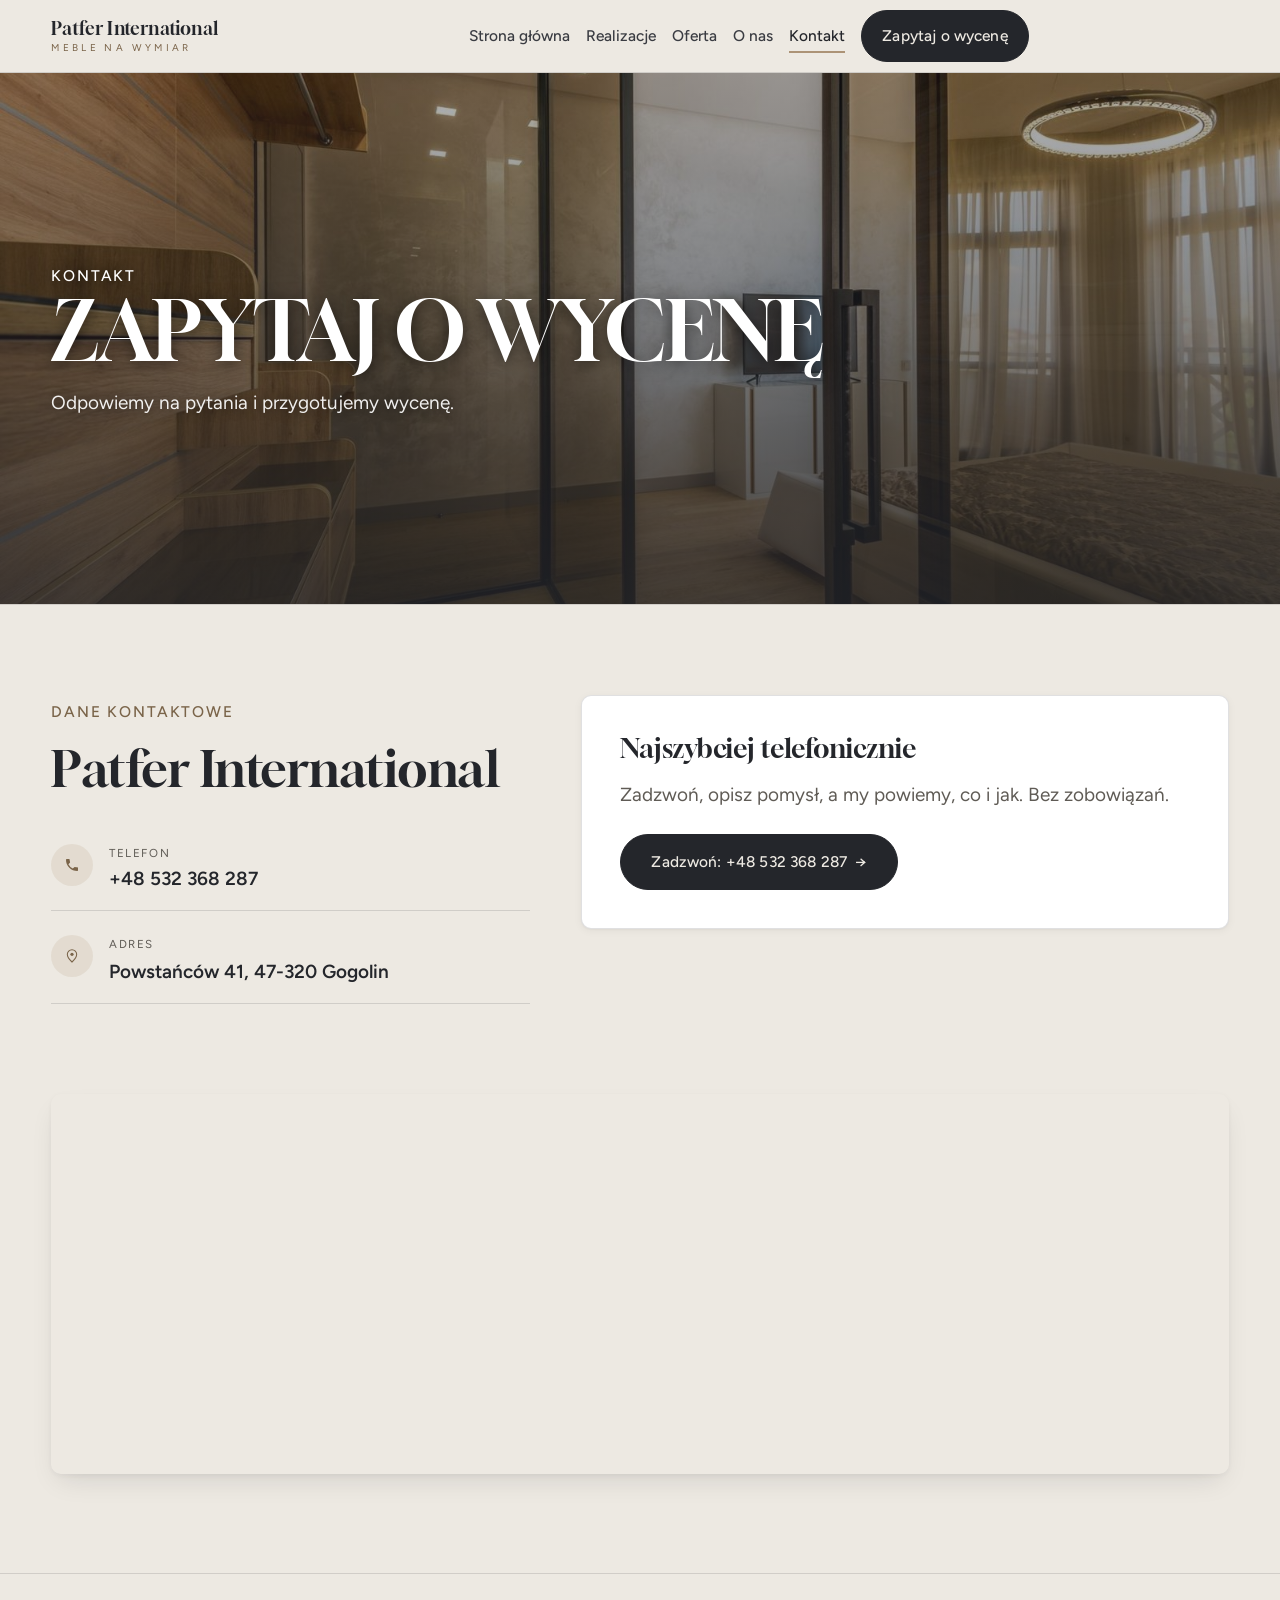
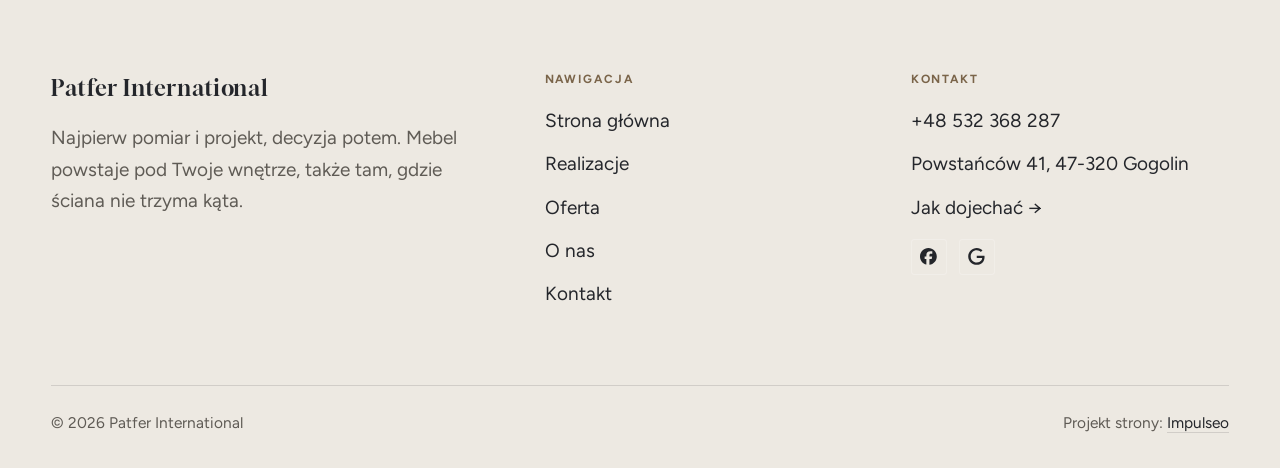
==== commit 4e69fd12: "[claude-edit][cmt:a3c4754e-1886-4d8e-9755-46697d7dcbc6] Układ jak klindworthroofing.com: grafit+krem" ====
--- a/kontakt.html
+++ b/kontakt.html
@@ -19,7 +19,7 @@
 <meta name="twitter:card" content="summary_large_image">
 <link rel="preconnect" href="https://fonts.googleapis.com">
 <link rel="preconnect" href="https://fonts.gstatic.com" crossorigin>
-<link href="https://fonts.googleapis.com/css2?family=Lora:wght@500;600;700&family=Manrope:wght@400;500;600&display=swap" rel="stylesheet">
+<link href="https://fonts.googleapis.com/css2?family=Gloock&family=Figtree:wght@300;400;500;600&display=swap" rel="stylesheet">
 <link rel="stylesheet" href="assets/styles.css?v=0adf2857">
 </head>
 <body>
--- a/assets/styles.css
+++ b/assets/styles.css
@@ -1674,3 +1674,193 @@
 .btn-accent{color:#fff}
 .nav .nav-links a.btn-accent{color:#fff}
 .btn-accent[data-accent-d],.cta-d .btn-accent{color:#fff}
+
+/* ============================================================
+   UKŁAD „KLINDWORTH" (prośba Szymona 06.10.2026: strona jak klindworthroofing.com)
+   Grafit + krem + złamane złoto, duży szeryf wersalikami, przyciski-pigułki,
+   hero z kadrem w kształcie grotu, ogromne słowa-przerywniki sekcji.
+   Ten blok jest OSTATNI i wygrywa z wcześniejszymi :root.
+   ============================================================ */
+:root{
+  --paper:#EDE9E2;--paper-2:#E4DFD6;--paper-3:#DAD4CA;
+  --ink:#24262B;--ink-soft:#3A3C42;--muted:#5F5B55;--line:rgba(36,38,43,.14);
+  --accent:#7A6449;--accent-d:#5F4D37;--accent-soft:rgba(172,147,118,.16);--accent-text:#7A6449;
+  --gold:#AC9376;--gold-l:#C9B69B;--dark:#24262B;--cream:#EDE9E2;
+  --font-display:'Gloock',Georgia,serif;
+  --font-body:'Figtree',system-ui,sans-serif;
+}
+body{font-weight:400;background:var(--paper)}
+h1,h2,h3{font-weight:400;letter-spacing:-.01em}
+h1{text-transform:uppercase;letter-spacing:-.005em;line-height:1}
+.eyebrow{font-weight:500;letter-spacing:.12em;color:var(--accent)}
+.eyebrow::before{display:none}
+
+/* przyciski-pigułki z cienkim obrysem */
+.btn{border-radius:999px;font-weight:500;letter-spacing:.01em;padding:14px 30px}
+.btn-accent{background:var(--ink);color:var(--cream)!important;border-color:var(--ink);box-shadow:none}
+.btn-accent:hover{background:var(--accent-d);border-color:var(--accent-d);box-shadow:none}
+.btn-ghost{border-color:var(--gold);color:var(--ink)}
+.btn-ghost:hover{border-color:var(--ink);color:var(--ink);background:rgba(36,38,43,.04)}
+.btn-light{background:var(--cream);color:var(--ink);box-shadow:none}
+
+/* nawigacja */
+.nav{background:color-mix(in srgb,var(--paper) 92%,transparent);border-bottom:1px solid var(--line)}
+.brand .name{font-family:var(--font-display);font-weight:400;letter-spacing:.01em}
+.brand .sub{color:var(--accent)}
+.nav-links a::after{background:var(--gold)}
+.nav-links a.btn-accent{color:var(--cream)}
+
+/* nagłówki podstron */
+.pagehead::after{background:linear-gradient(180deg,rgba(36,38,43,.35),rgba(36,38,43,.82))}
+.pagehead .eyebrow{color:var(--gold-l)}
+
+/* CTA na podstronach = ciemny pas jak „Let's work together" */
+.cta{background:var(--dark);color:var(--cream)}
+.cta::before{display:none}
+.cta h2{color:var(--cream)}
+.cta p{color:rgba(237,233,226,.74)}
+.cta .eyebrow{color:var(--gold-l)}
+.cta .btn-light{background:var(--cream);color:var(--ink)}
+.cta .btn-ghost,.cta .btn-ghost-cta{color:var(--cream);border-color:var(--gold)}
+
+/* stopka jasna, kremowa */
+footer{background:var(--paper);color:var(--ink);border-top:1px solid var(--line)}
+.foot-brand .name{font-family:var(--font-display);font-weight:400;color:var(--ink)}
+.foot-brand p{color:var(--muted)}
+.foot-col h4{color:var(--accent)}
+.foot-col a,.foot-col p{color:var(--ink)}
+.foot-col a:hover{color:var(--accent)}
+.foot-bot{border-top-color:var(--line);color:var(--muted)}
+.foot-bot a:hover{color:var(--ink)}
+.foot-bot a.foot-credit{color:var(--ink);border-bottom-color:var(--line)}
+.foot-bot a.foot-credit:hover{color:var(--ink);border-bottom-color:var(--ink)}
+footer .soc{color:var(--ink);border-color:var(--line)}
+.sr-book{background:var(--ink)!important;color:var(--cream)!important}
+
+/* ---------- STRONA GŁÓWNA ---------- */
+.kw-hero{position:relative;min-height:calc(100svh - 72px);display:flex;align-items:center;padding-block:clamp(48px,7vw,96px);overflow:hidden;background:var(--paper)}
+.kw-hero-art{position:absolute;top:0;right:0;bottom:0;width:58%;
+  clip-path:polygon(0 44%,40% 0,100% 0,100% 100%,62% 100%);margin:0}
+.kw-hero-art img{width:100%;height:100%;object-fit:cover;object-position:50% 50%}
+.kw-hero .wrap{position:relative;z-index:2}
+.kw-hero-copy{max-width:min(520px,46%)}
+.kw-hero .eyebrow{display:block;margin-bottom:18px}
+.kw-hero h1{font-size:clamp(3rem,2rem + 4.4vw,6rem);color:var(--ink)}
+.kw-hero .lead{margin-top:24px;color:var(--ink-soft);max-width:44ch}
+.kw-hero .hero-actions{display:flex;flex-wrap:wrap;gap:12px;margin-top:34px}
+.kw-hero .g-badge{margin-top:28px;color:var(--ink)}
+
+.kw-dark{background:var(--dark);color:var(--cream)}
+.kw-dark h2,.kw-dark h3{color:var(--cream)}
+
+.kw-intro .kw-intro-top{display:grid;grid-template-columns:1fr 3.2fr;gap:clamp(24px,4vw,64px);align-items:start}
+.kw-vlabel{writing-mode:vertical-rl;transform:rotate(180deg);font-size:var(--text-sm);letter-spacing:.14em;text-transform:uppercase;color:var(--gold);justify-self:end}
+.kw-intro-txt{font-size:clamp(1.25rem,1rem + 1vw,1.75rem);line-height:1.5;font-weight:300;color:var(--cream);max-width:36ch}
+.kw-pair{display:grid;grid-template-columns:1.8fr 1fr;gap:clamp(28px,8vw,92px);margin-top:clamp(56px,7vw,96px);align-items:start}
+.kw-card{display:block;color:var(--cream)}
+.kw-card .kw-card-img{overflow:hidden}
+.kw-card img{width:100%;aspect-ratio:3/2;object-fit:cover;transition:transform var(--img-dur) var(--img-ease)}
+.kw-card:hover img{transform:scale(var(--img-zoom))}
+.kw-card-t{display:block;margin-top:18px;font-size:var(--text-base)}
+.kw-card-t .arr{color:var(--gold);margin-left:6px;transition:margin var(--dur) var(--ease)}
+.kw-card:hover .arr{margin-left:12px}
+.kw-card-s{display:block;color:rgba(237,233,226,.6);font-size:var(--text-sm)}
+
+.kw-giant{font-family:var(--font-display);font-weight:400;text-transform:uppercase;text-align:center;line-height:.86;letter-spacing:-.01em;
+  font-size:clamp(3.2rem,12.6vw,10.4rem);color:var(--cream);margin:0 0 clamp(28px,4vw,56px);white-space:nowrap}
+.kw-work{padding-top:clamp(24px,4vw,48px)}
+.kw-projects{display:grid;gap:clamp(28px,4vw,56px)}
+.kw-proj{position:relative;overflow:hidden;display:block}
+.kw-proj img{width:100%;aspect-ratio:16/9;object-fit:cover;transition:transform var(--img-dur) var(--img-ease)}
+.kw-proj:hover img{transform:scale(1.03)}
+.kw-proj::after{content:"";position:absolute;inset:0;background:linear-gradient(180deg,rgba(20,21,24,.48),rgba(20,21,24,0) 38%);pointer-events:none}
+.kw-proj-name{position:absolute;left:clamp(20px,5.5vw,60px);top:clamp(18px,4.5vw,46px);z-index:2;font-family:var(--font-display);text-transform:uppercase;
+  font-size:clamp(1.7rem,1rem + 2.6vw,3.2rem);line-height:1;color:var(--cream);text-shadow:0 2px 18px rgba(0,0,0,.35)}
+.kw-center{text-align:center;margin-top:clamp(40px,5vw,64px)}
+.kw-dark .btn-ghost{color:var(--cream);border-color:var(--gold)}
+.kw-dark .btn-ghost:hover{background:rgba(237,233,226,.06);border-color:var(--cream)}
+
+.kw-svc{background:var(--paper)}
+.kw-svc-head{text-align:center;max-width:24ch;margin:0 auto clamp(40px,5vw,64px)}
+.kw-svc-head .eyebrow{display:block;margin-bottom:14px}
+.kw-svc-head h2{font-size:clamp(2rem,1.5rem + 2vw,3rem);line-height:1.15}
+.kw-car{position:relative}
+.kw-track{display:grid;grid-auto-flow:column;grid-auto-columns:calc((100% - 2*clamp(24px,4vw,56px))/2.6);gap:clamp(24px,4vw,56px);
+  overflow-x:auto;scroll-snap-type:x mandatory;scrollbar-width:none;padding-bottom:8px}
+.kw-track::-webkit-scrollbar{display:none}
+.kw-slide{scroll-snap-align:start}
+.kw-slide img{width:100%;aspect-ratio:16/9;object-fit:cover}
+.kw-slide h3{font-family:var(--font-body);font-size:var(--text-base);font-weight:500;margin-top:20px;letter-spacing:0;color:var(--ink)}
+.kw-slide h3 .arr{color:var(--gold);margin-left:6px}
+.kw-slide p{color:var(--muted);font-size:var(--text-sm);line-height:1.6;margin-top:6px;max-width:42ch}
+.kw-car-nav{display:flex;align-items:center;gap:24px;margin-top:36px}
+.kw-prog{flex:1;height:1px;background:var(--line);position:relative}
+.kw-prog i{position:absolute;left:0;top:-.5px;height:2px;width:33%;background:var(--ink-soft);transition:left .3s var(--ease),width .3s var(--ease)}
+.kw-arrows{display:flex;gap:10px}
+.kw-arrows button{width:50px;height:50px;border-radius:50%;border:1px solid var(--gold);background:transparent;color:var(--ink);font-size:1.1rem;cursor:pointer;transition:background var(--dur) var(--ease)}
+.kw-arrows button:hover{background:var(--accent-soft)}
+
+.stopklatka.kw-band{padding:0;position:relative;height:clamp(320px,62vw,720px);overflow:hidden;background:var(--dark)}
+.stopklatka.kw-band .stk-bg{position:absolute;inset:0;background-size:cover;background-position:50% 50%;background-attachment:scroll}
+.stopklatka.kw-band::after{content:"";position:absolute;inset:0;background:linear-gradient(180deg,rgba(36,38,43,0) 45%,rgba(36,38,43,1) 100%)}
+
+.opinie.kw-op{background:var(--dark);color:var(--cream)}
+.kw-op-grid{display:grid;grid-template-columns:1fr 1fr;gap:clamp(32px,6vw,92px);align-items:center}
+.kw-op blockquote{font-family:var(--font-display);font-size:clamp(1.6rem,1.1rem + 1.6vw,2.4rem);line-height:1.28;color:var(--cream);max-width:20ch}
+.kw-op .op-autor{display:block;margin-top:28px;color:rgba(237,233,226,.6);font-size:var(--text-sm)}
+.kw-op .op-meta{margin-top:28px;color:var(--cream)}
+.kw-op .op-meta + .op-meta{margin-top:12px}
+.kw-op .op-google{color:var(--cream)}
+.kw-op-img img{width:100%;aspect-ratio:4/5;object-fit:cover}
+
+.kw-kudos{background:var(--dark);padding-top:0}
+.kw-badges{display:grid;grid-template-columns:repeat(4,1fr);gap:24px;margin-top:clamp(32px,5vw,72px)}
+.kw-badge{display:flex;flex-direction:column;align-items:center;text-align:center;gap:10px}
+.kw-badge b{font-family:var(--font-display);font-weight:400;font-size:clamp(2rem,1.4rem + 1.8vw,3rem);line-height:1;color:var(--cream);
+  width:clamp(110px,12vw,140px);aspect-ratio:1;border-radius:50%;border:1px solid var(--gold);display:flex;align-items:center;justify-content:center}
+.kw-badge span{font-size:var(--text-sm);color:rgba(237,233,226,.7);max-width:16ch}
+
+.kw-call{background:var(--dark);color:var(--cream);text-align:center;border-top:1px solid rgba(237,233,226,.08)}
+.kw-call .eyebrow{color:var(--gold);display:block}
+.kw-phone{display:inline-block;font-family:var(--font-display);font-size:clamp(2.6rem,1.6rem + 5vw,6rem);line-height:1.05;color:var(--cream);margin:14px 0 26px;white-space:nowrap}
+.kw-phone:hover{color:var(--gold-l)}
+.kw-call p{color:rgba(237,233,226,.72);margin:0 auto 30px;max-width:44ch}
+.kw-call .btn-ghost{color:var(--cream);border-color:var(--gold)}
+
+@media(max-width:920px){
+  .kw-hero{flex-direction:column;align-items:stretch;min-height:0;padding-top:0}
+  .kw-hero-art{position:relative;width:100%;height:clamp(260px,62vw,460px);clip-path:polygon(0 0,100% 0,100% 82%,50% 100%,0 82%)}
+  .kw-hero-copy{max-width:none;margin-top:36px}
+  .kw-intro .kw-intro-top{grid-template-columns:1fr}
+  .kw-vlabel{writing-mode:horizontal-tb;transform:none;justify-self:start}
+  .kw-pair{grid-template-columns:1fr}
+  .kw-track{grid-auto-columns:78%}
+  .kw-op-grid{grid-template-columns:1fr}
+  .kw-op-img img{aspect-ratio:4/3}
+  .kw-badges{grid-template-columns:repeat(2,1fr);row-gap:40px}
+}
+@media(max-width:560px){
+  .kw-proj img{aspect-ratio:4/3}
+  .kw-phone{font-size:clamp(2rem,10vw,2.6rem)}
+}
+.kw-op .op-card{background:none;border:0;padding:0;box-shadow:none;text-align:left;margin:0;max-width:none}
+.kw-op .op-card::before,.kw-op .op-card::after{display:none}
+.kw-op .op-star{color:var(--gold);display:block;margin-bottom:22px}
+.kw-op blockquote::before,.kw-op blockquote::after{content:none}
+.kw-op .op-meta{justify-content:flex-start;text-align:left}
+.stopklatka.kw-band{margin:0}
+.kw-svc-head{max-width:780px}
+.kw-op .op-autor{font-family:var(--font-body);font-weight:400}
+.kw-op .op-meta{display:flex;justify-content:flex-start;margin-inline:0;max-width:none}
+.kw-op .op-google{background:transparent;border-color:var(--gold);color:var(--cream)}
+.kw-op .op-google:hover{border-color:var(--cream)}
+.kw-op .g-badge{color:var(--cream)}
+.nav .nav-links a.btn-accent{background:var(--ink);border-color:var(--ink);color:var(--cream)}
+.nav .nav-links a.btn-accent:hover,.nav .nav-links a.btn-accent:focus-visible{background:var(--accent-d);border-color:var(--accent-d);color:var(--cream)}
+.kw-badge b{padding:12px}
+.pagehead .eyebrow{color:#fff;text-shadow:0 1px 12px rgba(0,0,0,.65)}
+@media(max-width:920px){
+  .kw-hero-art{height:clamp(210px,52vw,420px)}
+  .kw-hero-copy{margin-top:26px}
+  .kw-hero .hero-actions{margin-top:26px}
+}
